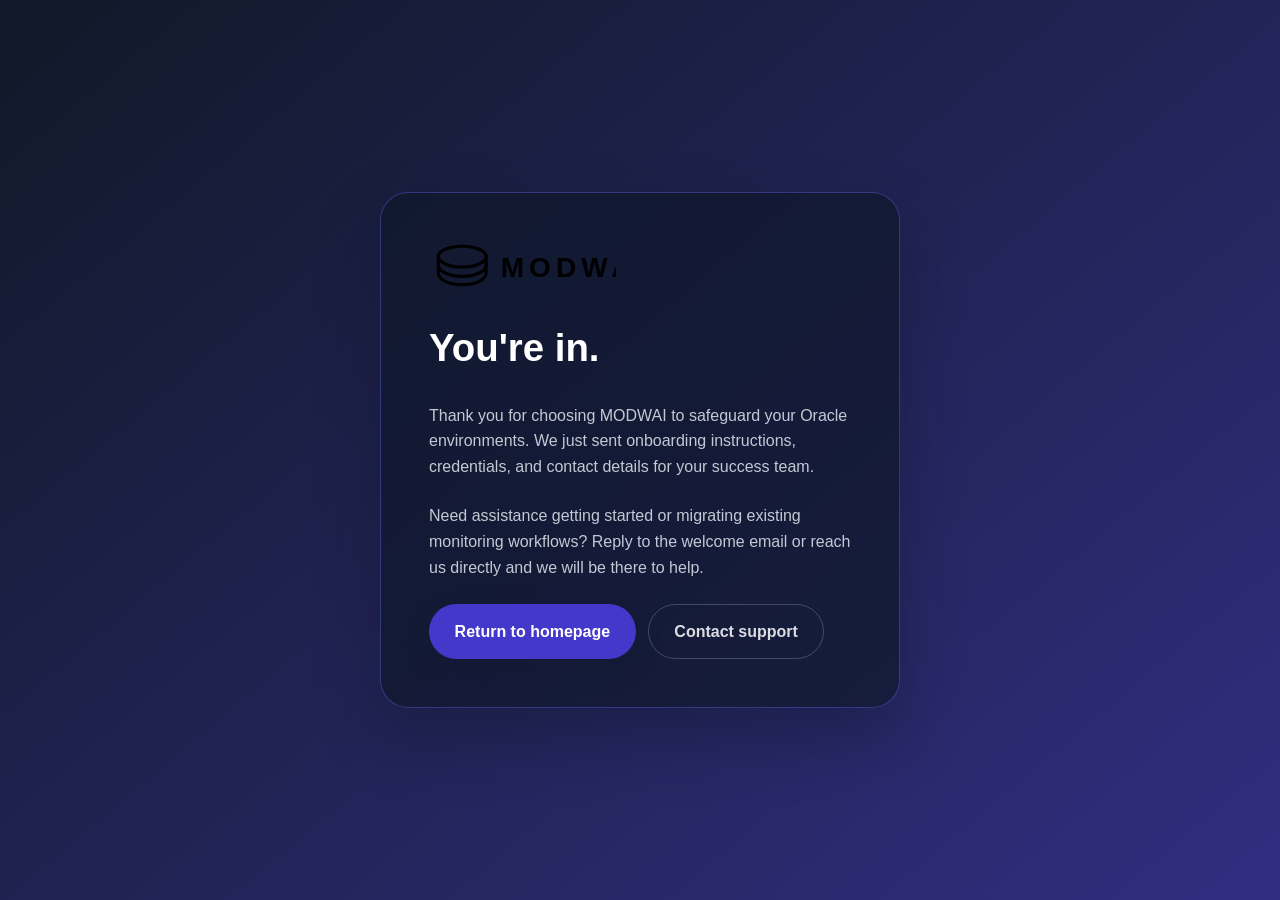
==== checkout-success.html @ e1768e5f "Initial" ====
<!DOCTYPE html>
<html lang="en">
<head>
  <meta charset="utf-8">
  <meta name="viewport" content="width=device-width, initial-scale=1">
  <title>Checkout Complete | MODWAI</title>
  <meta name="description" content="Your MODWAI subscription is active. Check your inbox for onboarding instructions and next steps.">
  <link rel="stylesheet" href="styles.css">
</head>
<body class="success-body">
  <div class="success-card">
    <span class="logo">
      <img src="assets/modwai-logo.svg" alt="MODWAI logo">
    </span>
    <h1>You're in.</h1>
    <p>
      Thank you for choosing MODWAI to safeguard your Oracle environments. We just sent onboarding instructions, credentials, and contact details for your success team.
    </p>
    <p>
      Need assistance getting started or migrating existing monitoring workflows? Reply to the welcome email or reach us directly and we will be there to help.
    </p>
    <div class="success-actions">
      <a class="cta-button" href="/">Return to homepage</a>
      <a class="ghost-button" href="mailto:hello@modwai.com?subject=MODWAI%20onboarding%20support">Contact support</a>
    </div>
  </div>
  <script src="app.js" defer></script>
</body>
</html>
---- styles.css ----
:root {
  --font-sans: 'Inter', -apple-system, BlinkMacSystemFont, 'Segoe UI', sans-serif;
  --color-background: #f8fafc;
  --color-surface: #ffffff;
  --color-surface-muted: #f1f5f9;
  --color-primary: #4338ca;
  --color-primary-dark: #312e81;
  --color-accent: #a855f7;
  --color-text: #0f172a;
  --color-muted: #475569;
  --color-border: #e2e8f0;
  --color-success: #059669;
  --shadow-sm: 0 10px 30px rgba(15, 23, 42, 0.12);
  --shadow-lg: 0 30px 60px rgba(15, 23, 42, 0.18);
  --radius-sm: 10px;
  --radius-md: 18px;
  --radius-lg: 28px;
  --container-max: clamp(960px, 78vw, 1180px);
}

* {
  box-sizing: border-box;
}

body {
  margin: 0;
  font-family: var(--font-sans);
  color: var(--color-text);
  background: var(--color-background);
  line-height: 1.6;
  -webkit-font-smoothing: antialiased;
}

a {
  color: var(--color-primary);
  text-decoration: none;
}

a:hover {
  text-decoration: underline;
}

img,
svg {
  display: block;
  max-width: 100%;
}

.sr-only {
  position: absolute;
  width: 1px;
  height: 1px;
  padding: 0;
  margin: -1px;
  overflow: hidden;
  clip: rect(0, 0, 0, 0);
  white-space: nowrap;
  border: 0;
}

.container {
  width: min(var(--container-max), 92%);
  margin: 0 auto;
}

.site-header {
  position: sticky;
  top: 0;
  z-index: 50;
  backdrop-filter: blur(12px);
  background: rgba(248, 250, 252, 0.92);
  border-bottom: 1px solid rgba(226, 232, 240, 0.7);
}

.header-layout {
  display: flex;
  align-items: center;
  justify-content: space-between;
  gap: 1.5rem;
  min-height: 74px;
}

.logo {
  display: inline-flex;
  align-items: center;
  color: var(--color-primary);
  text-transform: uppercase;
  letter-spacing: 0.08em;
  font-weight: 700;
}

.logo img {
  height: clamp(30px, 6vw, 42px);
  width: auto;
  display: block;
}

.site-nav {
  display: flex;
  align-items: center;
  gap: 1.5rem;
  font-weight: 500;
}

.site-nav a {
  color: var(--color-muted);
  transition: color 150ms ease;
}

.site-nav a:hover {
  color: var(--color-primary);
}

.nav-cta {
  display: inline-flex;
  align-items: center;
  justify-content: center;
  padding: 0.65rem 1.2rem;
  border-radius: 999px;
  background: var(--color-primary);
  color: #fff;
  font-weight: 600;
  font-size: 0.95rem;
  box-shadow: var(--shadow-sm);
  transition: transform 150ms ease, box-shadow 150ms ease;
}

.nav-cta:hover {
  text-decoration: none;
  transform: translateY(-1px);
  box-shadow: var(--shadow-lg);
}

.nav-toggle {
  display: none;
  flex-direction: column;
  gap: 5px;
  width: 48px;
  height: 48px;
  border: 1px solid var(--color-border);
  border-radius: 12px;
  background: var(--color-surface);
  align-items: center;
  justify-content: center;
  cursor: pointer;
}

.nav-toggle-bar {
  display: block;
  width: 22px;
  height: 2px;
  background: var(--color-text);
  border-radius: 999px;
}

.hero {
  padding: 120px 0 80px;
  background: linear-gradient(140deg, #111827 0%, #1f2937 50%, #0f172a 100%);
  color: #fff;
}

.hero-grid {
  display: grid;
  gap: 3.5rem;
  grid-template-columns: repeat(auto-fit, minmax(280px, 1fr));
  align-items: center;
}

.hero-copy h1 {
  font-size: clamp(2.2rem, 4vw, 3.3rem);
  margin-bottom: 1.25rem;
}

.eyebrow {
  font-size: 0.9rem;
  font-weight: 600;
  letter-spacing: 0.25em;
  text-transform: uppercase;
  margin-bottom: 1rem;
  color: rgba(255, 255, 255, 0.7);
}

.hero-lede {
  font-size: 1.05rem;
  color: rgba(255, 255, 255, 0.85);
  margin-bottom: 1.75rem;
}

.hero-highlights {
  list-style: none;
  padding: 0;
  margin: 0 0 2.5rem;
  display: grid;
  gap: 0.85rem;
}

.hero-highlights li {
  position: relative;
  padding-left: 2rem;
  color: rgba(255, 255, 255, 0.9);
}

.hero-highlights li::before {
  content: '\2713';
  position: absolute;
  left: 0;
  top: 0;
  width: 1.5rem;
  height: 1.5rem;
  border-radius: 999px;
  background: rgba(67, 56, 202, 0.2);
  color: #c7d2fe;
  display: grid;
  place-items: center;
  font-size: 0.9rem;
}

.hero-actions {
  display: flex;
  flex-wrap: wrap;
  gap: 0.75rem;
  margin-bottom: 1.5rem;
}

.cta-button,
.checkout-btn {
  display: inline-flex;
  align-items: center;
  justify-content: center;
  gap: 0.4rem;
  padding: 0.85rem 1.6rem;
  border-radius: 999px;
  background: var(--color-primary);
  color: #fff;
  font-weight: 600;
  font-size: 1rem;
  transition: transform 150ms ease, box-shadow 150ms ease;
  box-shadow: var(--shadow-sm);
}

.cta-button:hover,
.checkout-btn:hover {
  text-decoration: none;
  transform: translateY(-1px);
  box-shadow: var(--shadow-lg);
}

.ghost-button {
  display: inline-flex;
  align-items: center;
  justify-content: center;
  padding: 0.85rem 1.6rem;
  border-radius: 999px;
  border: 1px solid rgba(148, 163, 184, 0.35);
  color: rgba(255, 255, 255, 0.85);
  font-weight: 600;
  transition: border-color 150ms ease, color 150ms ease, background 150ms ease;
}

.ghost-button:hover {
  text-decoration: none;
  border-color: rgba(255, 255, 255, 0.6);
  background: rgba(148, 163, 184, 0.12);
}

.hero-note {
  display: inline-flex;
  align-items: center;
  gap: 0.75rem;
  color: rgba(255, 255, 255, 0.75);
  font-size: 0.95rem;
}

.hero-note-badge {
  display: inline-flex;
  align-items: center;
  justify-content: center;
  padding: 0.3rem 0.8rem;
  border-radius: 999px;
  background: rgba(124, 58, 237, 0.22);
  color: #c084fc;
  font-size: 0.75rem;
  font-weight: 600;
  text-transform: uppercase;
  letter-spacing: 0.12em;
}

.hero-visual {
  display: flex;
  justify-content: center;
}

.hero-dashboard {
  width: clamp(280px, 90%, 420px);
  border-radius: var(--radius-lg);
  background: rgba(15, 23, 42, 0.72);
  backdrop-filter: blur(12px);
  padding: 1.6rem;
  box-shadow: 0 30px 60px rgba(15, 23, 42, 0.35);
  border: 1px solid rgba(99, 102, 241, 0.25);
}

.dashboard-header {
  display: flex;
  align-items: center;
  justify-content: space-between;
  margin-bottom: 1.5rem;
  font-size: 0.9rem;
  color: rgba(255, 255, 255, 0.8);
}

.status-dot {
  width: 10px;
  height: 10px;
  border-radius: 50%;
  background: rgba(59, 130, 246, 0.35);
  position: relative;
}

.status-dot.is-online::after {
  content: '';
  position: absolute;
  inset: -4px;
  border-radius: inherit;
  background: rgba(34, 197, 94, 0.5);
  filter: blur(4px);
}

.dashboard-status {
  color: #22c55e;
  font-weight: 600;
}

.dashboard-body {
  display: grid;
  gap: 1rem;
}

.metric-card {
  padding: 1rem;
  border-radius: var(--radius-sm);
  background: rgba(30, 41, 59, 0.8);
  border: 1px solid rgba(148, 163, 184, 0.2);
}

.metric-label {
  display: block;
  font-size: 0.8rem;
  text-transform: uppercase;
  letter-spacing: 0.14em;
  color: rgba(226, 232, 240, 0.65);
  margin-bottom: 0.4rem;
}

.metric-value {
  display: block;
  font-size: 1.6rem;
  font-weight: 700;
  color: #e2e8f0;
}

.metric-change {
  display: block;
  font-size: 0.85rem;
  color: rgba(148, 163, 184, 0.85);
}

.metric-change.is-positive {
  color: #34d399;
}

.assistant-bubble {
  margin-top: 1.4rem;
  padding: 1rem;
  border-radius: var(--radius-md);
  background: rgba(79, 70, 229, 0.2);
  border: 1px solid rgba(99, 102, 241, 0.3);
  color: rgba(226, 232, 240, 0.95);
  font-size: 0.95rem;
}

.assistant-label {
  display: inline-block;
  font-size: 0.75rem;
  font-weight: 600;
  text-transform: uppercase;
  letter-spacing: 0.18em;
  color: rgba(129, 140, 248, 0.9);
  margin-bottom: 0.4rem;
}

.section {
  padding: clamp(68px, 10vw, 110px) 0;
}

.section-title {
  font-size: clamp(1.9rem, 3vw, 2.6rem);
  margin-bottom: 1rem;
}

.section-lede {
  max-width: 700px;
  color: var(--color-muted);
  margin-bottom: clamp(2rem, 4vw, 3rem);
}

.social-proof {
  background: var(--color-surface);
}

.proof-layout {
  display: grid;
  grid-template-columns: repeat(auto-fit, minmax(200px, 1fr));
  gap: 2.5rem;
  text-align: center;
}

.proof-value {
  display: block;
  font-size: 2rem;
  font-weight: 700;
  color: var(--color-primary);
}

.feature-grid {
  display: grid;
  gap: 1.75rem;
  grid-template-columns: repeat(auto-fit, minmax(240px, 1fr));
}

.feature-card {
  background: var(--color-surface);
  border-radius: var(--radius-md);
  padding: 1.8rem;
  border: 1px solid var(--color-border);
  box-shadow: 0 20px 40px rgba(15, 23, 42, 0.08);
}

.feature-card h3 {
  margin-top: 0;
  margin-bottom: 0.65rem;
}

.feature-card p {
  margin-top: 0;
  margin-bottom: 1rem;
  color: var(--color-muted);
}

.feature-card ul {
  padding-left: 1.2rem;
  margin: 0;
  color: var(--color-muted);
}

.highlight {
  background: linear-gradient(135deg, rgba(67, 56, 202, 0.08), rgba(124, 58, 237, 0.08));
}

.highlight-layout {
  display: grid;
  grid-template-columns: repeat(auto-fit, minmax(280px, 1fr));
  gap: 2.5rem;
  align-items: center;
}

.highlight-card {
  background: var(--color-surface);
  border-radius: var(--radius-lg);
  padding: 2rem;
  border: 1px solid rgba(99, 102, 241, 0.15);
  box-shadow: 0 25px 50px rgba(67, 56, 202, 0.12);
}

.highlight-card-title {
  margin-top: 0;
  margin-bottom: 1.4rem;
}

.highlight-card-list {
  list-style: none;
  padding: 0;
  margin: 0;
  display: grid;
  gap: 1.3rem;
}

.highlight-card-list li {
  display: grid;
  gap: 0.3rem;
}

.list-title {
  font-weight: 600;
  color: var(--color-primary);
}

.list-subtitle {
  color: var(--color-muted);
}

.highlight-list {
  list-style: none;
  padding: 0;
  margin: 1.5rem 0 0;
  display: grid;
  gap: 0.9rem;
  color: var(--color-muted);
}

.highlight-list li::before {
  content: '\2022';
  color: var(--color-primary);
  margin-right: 0.65rem;
}

.section-header {
  display: flex;
  flex-wrap: wrap;
  align-items: center;
  gap: 1.5rem;
  justify-content: space-between;
  margin-bottom: 2.5rem;
}

.billing-toggle {
  display: inline-flex;
  padding: 0.4rem;
  border-radius: 999px;
  background: var(--color-surface-muted);
  border: 1px solid var(--color-border);
  gap: 0.3rem;
}

.toggle-button {
  border: none;
  background: transparent;
  border-radius: 999px;
  padding: 0.45rem 1.1rem;
  font-weight: 600;
  color: var(--color-muted);
  cursor: pointer;
  transition: background 150ms ease, color 150ms ease, box-shadow 150ms ease;
}

.toggle-button.is-active {
  background: var(--color-surface);
  color: var(--color-primary);
  box-shadow: 0 8px 18px rgba(67, 56, 202, 0.15);
}

.pricing-grid {
  display: grid;
  gap: 2rem;
  grid-template-columns: repeat(auto-fit, minmax(280px, 1fr));
}

.plan-card {
  background: var(--color-surface);
  border-radius: var(--radius-lg);
  padding: 2rem;
  border: 1px solid var(--color-border);
  display: flex;
  flex-direction: column;
  gap: 1.5rem;
  position: relative;
  overflow: hidden;
}

.plan-card::after {
  content: '';
  position: absolute;
  inset: 0;
  border-radius: inherit;
  pointer-events: none;
  background: linear-gradient(135deg, rgba(67, 56, 202, 0.04), transparent 60%);
}

.plan-card.is-featured {
  border: 2px solid rgba(67, 56, 202, 0.4);
  box-shadow: 0 35px 70px rgba(67, 56, 202, 0.2);
}

.plan-header {
  display: grid;
  gap: 0.6rem;
}

.plan-tier {
  font-size: 1rem;
  font-weight: 700;
  letter-spacing: 0.08em;
  text-transform: uppercase;
  color: var(--color-primary);
}

.plan-header p {
  margin: 0;
  color: var(--color-muted);
}

.plan-price {
  display: grid;
  gap: 0.4rem;
}

.plan-amount {
  font-size: 1.05rem;
  font-weight: 600;
}

.plan-billing-copy {
  font-size: 0.95rem;
  color: var(--color-muted);
}

.plan-features {
  list-style: none;
  padding: 0;
  margin: 0;
  display: grid;
  gap: 0.7rem;
  color: var(--color-muted);
}

.plan-features li {
  position: relative;
  padding-left: 1.5rem;
}

.plan-features li::before {
  content: '\2713';
  position: absolute;
  left: 0;
  top: 0;
  color: var(--color-success);
  font-weight: 700;
}

.checkout-btn {
  position: relative;
  z-index: 1;
}

.plan-note {
  margin: 0;
  color: var(--color-muted);
  font-size: 0.95rem;
}

.pricing-footnote {
  margin-top: 2.5rem;
  color: var(--color-muted);
  font-size: 0.95rem;
  max-width: 720px;
}

.faq-grid {
  display: grid;
  gap: 1.5rem;
  grid-template-columns: repeat(auto-fit, minmax(240px, 1fr));
}

.faq-item {
  background: var(--color-surface);
  border-radius: var(--radius-md);
  padding: 1.6rem;
  border: 1px solid var(--color-border);
}

.faq-item h3 {
  margin-top: 0;
  margin-bottom: 0.6rem;
}

.faq-item p {
  margin: 0;
  color: var(--color-muted);
}

.contact {
  background: linear-gradient(135deg, rgba(15, 23, 42, 0.05), rgba(67, 56, 202, 0.08));
}

.contact-layout {
  display: grid;
  grid-template-columns: repeat(auto-fit, minmax(260px, 1fr));
  gap: 2.4rem;
  align-items: center;
}

.contact-copy h2 {
  margin-top: 0;
}

.contact-copy p {
  color: var(--color-muted);
}

.contact-card {
  background: var(--color-surface);
  border-radius: var(--radius-lg);
  padding: 2rem;
  border: 1px solid var(--color-border);
  box-shadow: var(--shadow-sm);
  display: grid;
  gap: 1rem;
}

.contact-card ul {
  margin: 0;
  padding-left: 1.2rem;
  color: var(--color-muted);
}

.site-footer {
  background: #0f172a;
  color: rgba(255, 255, 255, 0.75);
  padding: 2.5rem 0;
}

.footer-layout {
  display: flex;
  flex-wrap: wrap;
  gap: 1.5rem;
  align-items: center;
  justify-content: space-between;
}

.footer-layout .logo {
  color: #c7d2fe;
}

.footer-layout .logo img {
  height: clamp(28px, 5vw, 38px);
}

.footer-meta {
  display: grid;
  gap: 0.35rem;
  font-size: 0.9rem;
}

.success-body {
  background: linear-gradient(140deg, #111827 0%, #312e81 100%);
  min-height: 100vh;
  margin: 0;
  display: flex;
  align-items: center;
  justify-content: center;
  padding: 2rem;
  color: #fff;
  font-family: var(--font-sans);
}

.success-card {
  background: rgba(15, 23, 42, 0.7);
  border-radius: var(--radius-lg);
  border: 1px solid rgba(99, 102, 241, 0.4);
  padding: clamp(2rem, 4vw, 3rem);
  width: min(520px, 94vw);
  box-shadow: 0 30px 60px rgba(15, 23, 42, 0.4);
  display: grid;
  gap: 1.5rem;
}

.success-card h1 {
  margin: 0;
  font-size: clamp(1.8rem, 3vw, 2.4rem);
}

.success-card p {
  margin: 0;
  color: rgba(226, 232, 240, 0.85);
}

.success-card .logo {
  color: #e2e8f0;
}

.success-card .logo img {
  height: clamp(32px, 7vw, 52px);
}

.success-actions {
  display: flex;
  flex-wrap: wrap;
  gap: 0.75rem;
}

@media (max-width: 900px) {
  .site-nav {
    position: absolute;
    top: 72px;
    right: 4%;
    flex-direction: column;
    background: var(--color-surface);
    border-radius: 16px;
    padding: 1.4rem;
    border: 1px solid var(--color-border);
    box-shadow: var(--shadow-lg);
    transform-origin: top right;
    transform: scaleY(0.6);
    opacity: 0;
    pointer-events: none;
    transition: transform 150ms ease, opacity 150ms ease;
  }

  .site-nav.is-open {
    transform: scaleY(1);
    opacity: 1;
    pointer-events: auto;
  }

  .nav-toggle {
    display: inline-flex;
  }

  .nav-cta {
    display: none;
  }
}

@media (max-width: 640px) {
  .hero {
    padding: 100px 0 60px;
  }

  .hero-actions {
    flex-direction: column;
    align-items: stretch;
  }

  .section {
    padding: 60px 0;
  }

  .footer-layout {
    flex-direction: column;
    align-items: flex-start;
  }
}
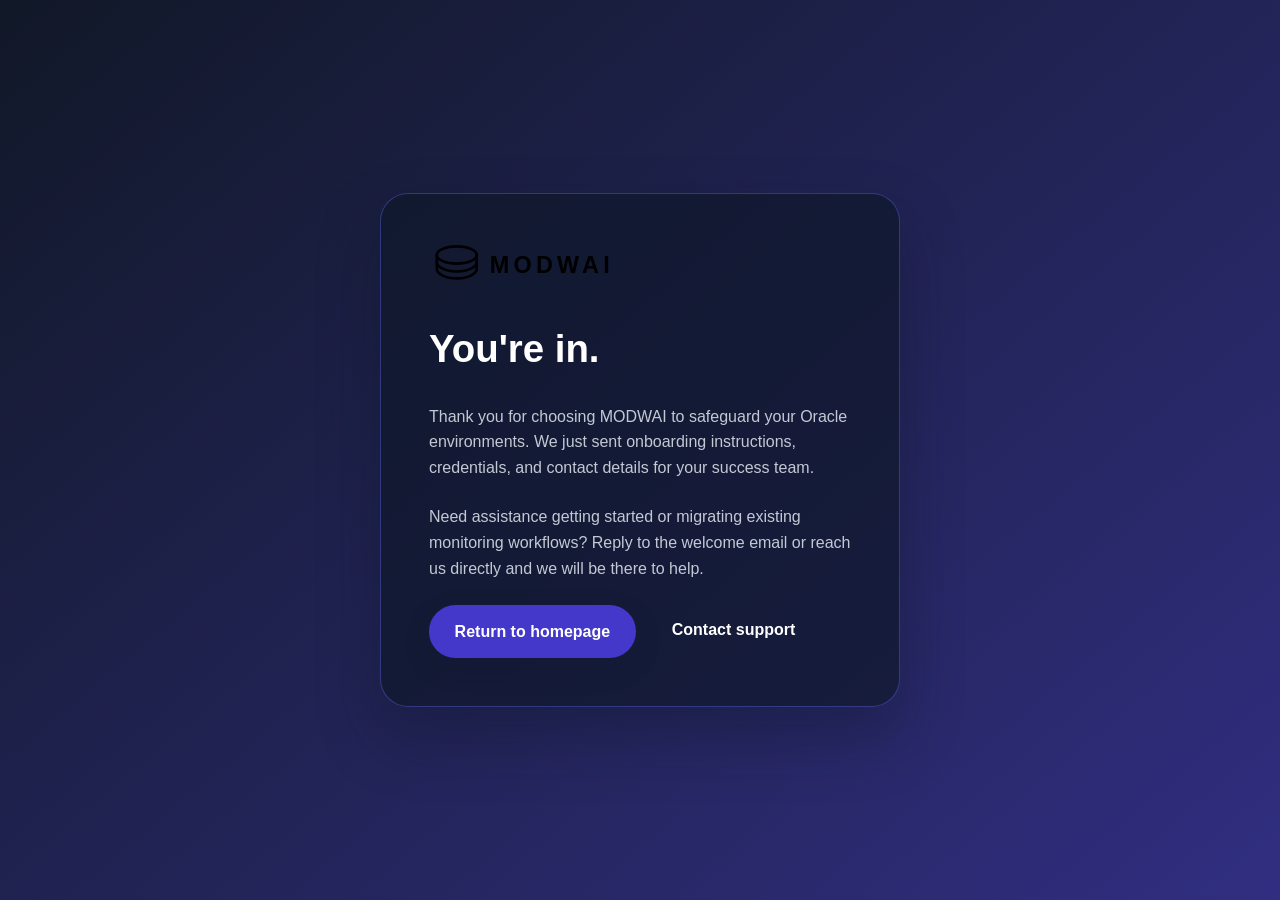
==== commit e9d00b8c: "Google analytics" ====
--- a/checkout-success.html
+++ b/checkout-success.html
@@ -1,9 +1,19 @@
 <!DOCTYPE html>
 <html lang="en">
 <head>
+  <!-- Google tag (gtag.js) -->
+  <script async src="https://www.googletagmanager.com/gtag/js?id=G-N0R4T850BG"></script>
+  <script>
+    window.dataLayer = window.dataLayer || [];
+    function gtag(){dataLayer.push(arguments);}
+    gtag('js', new Date());
+
+    gtag('config', 'G-N0R4T850BG');
+  </script>
+  
   <meta charset="utf-8">
   <meta name="viewport" content="width=device-width, initial-scale=1">
-  <title>Checkout Complete | MODWAI</title>
+  <title>Thank You | MODWAI</title>
   <meta name="description" content="Your MODWAI subscription is active. Check your inbox for onboarding instructions and next steps.">
   <link rel="stylesheet" href="styles.css">
 </head>
--- a/styles.css
+++ b/styles.css
@@ -31,6 +31,165 @@
   -webkit-font-smoothing: antialiased;
 }
 
+body.modal-open {
+  overflow: hidden;
+}
+
+/* Construction Modal */
+.modal-overlay {
+  position: fixed;
+  top: 0;
+  left: 0;
+  right: 0;
+  bottom: 0;
+  background: rgba(15, 23, 42, 0.85);
+  backdrop-filter: blur(8px);
+  display: flex;
+  align-items: center;
+  justify-content: center;
+  z-index: 9999;
+  padding: 1rem;
+  animation: fadeIn 0.3s ease;
+}
+
+.modal-overlay.hidden {
+  display: none;
+}
+
+@keyframes fadeIn {
+  from {
+    opacity: 0;
+  }
+  to {
+    opacity: 1;
+  }
+}
+
+.modal-content {
+  background: var(--color-surface);
+  border-radius: var(--radius-lg);
+  padding: 3rem 2.5rem;
+  max-width: 520px;
+  width: 100%;
+  box-shadow: 0 25px 60px rgba(0, 0, 0, 0.3);
+  position: relative;
+  animation: slideUp 0.4s ease;
+  text-align: center;
+}
+
+@keyframes slideUp {
+  from {
+    transform: translateY(30px);
+    opacity: 0;
+  }
+  to {
+    transform: translateY(0);
+    opacity: 1;
+  }
+}
+
+.modal-icon {
+  width: 80px;
+  height: 80px;
+  margin: 0 auto 1.5rem;
+  border-radius: 50%;
+  background: linear-gradient(135deg, rgba(245, 158, 11, 0.15), rgba(251, 191, 36, 0.15));
+  display: flex;
+  align-items: center;
+  justify-content: center;
+  color: #f59e0b;
+}
+
+.modal-content h2 {
+  font-size: 1.75rem;
+  margin: 0 0 1rem;
+  color: var(--color-text);
+  font-weight: 700;
+}
+
+.modal-content > p {
+  font-size: 1rem;
+  color: var(--color-muted);
+  margin: 0 0 1.5rem;
+}
+
+.modal-list {
+  list-style: none;
+  padding: 0;
+  margin: 0 0 1.5rem;
+  text-align: left;
+  background: var(--color-surface-muted);
+  border-radius: var(--radius-md);
+  padding: 1.5rem;
+}
+
+.modal-list li {
+  position: relative;
+  padding-left: 2rem;
+  margin-bottom: 0.75rem;
+  color: var(--color-text);
+  font-size: 0.95rem;
+}
+
+.modal-list li:last-child {
+  margin-bottom: 0;
+}
+
+.modal-list li::before {
+  content: '⚠';
+  position: absolute;
+  left: 0;
+  color: #f59e0b;
+  font-size: 1.2rem;
+}
+
+.modal-footer {
+  font-size: 0.95rem;
+  color: var(--color-muted);
+  font-style: italic;
+  margin-bottom: 2rem !important;
+}
+
+.modal-button {
+  background: linear-gradient(135deg, var(--color-primary), var(--color-accent));
+  color: white;
+  border: none;
+  padding: 1rem 2.5rem;
+  border-radius: 999px;
+  font-size: 1rem;
+  font-weight: 600;
+  cursor: pointer;
+  transition: transform 0.2s ease, box-shadow 0.2s ease;
+  box-shadow: 0 8px 20px rgba(67, 56, 202, 0.3);
+  font-family: inherit;
+  width: 100%;
+  max-width: 280px;
+}
+
+.modal-button:hover {
+  transform: translateY(-2px);
+  box-shadow: 0 12px 30px rgba(67, 56, 202, 0.4);
+}
+
+.modal-button:active {
+  transform: translateY(0);
+}
+
+@media (max-width: 640px) {
+  .modal-content {
+    padding: 2rem 1.5rem;
+  }
+
+  .modal-content h2 {
+    font-size: 1.5rem;
+  }
+
+  .modal-icon {
+    width: 64px;
+    height: 64px;
+  }
+}
+
 a {
   color: var(--color-primary);
   text-decoration: none;
@@ -171,6 +330,83 @@
   margin-bottom: 1.25rem;
 }
 
+.hero-slogan {
+  display: flex;
+  flex-direction: column;
+  gap: 1rem;
+  margin-bottom: 2rem;
+  padding: 2rem 0;
+}
+
+.slogan-brand {
+  font-size: clamp(2.5rem, 5vw, 4rem);
+  font-weight: 800;
+  letter-spacing: 0.02em;
+  color: #fff;
+  line-height: 1;
+}
+
+.slogan-brand .highlight {
+  color: var(--color-accent);
+  font-style: italic;
+  text-shadow: 0 0 20px rgba(168, 85, 247, 0.5);
+}
+
+.slogan-tagline {
+  font-size: clamp(1rem, 2vw, 1.25rem);
+  color: rgba(255, 255, 255, 0.8);
+  font-style: italic;
+  font-weight: 400;
+}
+
+.slogan-acronym {
+  display: flex;
+  flex-direction: column;
+  gap: 0.5rem;
+  padding: 1.5rem 0;
+  border-left: 3px solid var(--color-accent);
+  padding-left: 1.5rem;
+  margin: 1rem 0;
+}
+
+.acronym-line {
+  font-size: clamp(1.1rem, 2.2vw, 1.5rem);
+  font-weight: 600;
+  color: rgba(255, 255, 255, 0.9);
+  line-height: 1.3;
+  transition: transform 0.2s ease, color 0.2s ease;
+}
+
+.acronym-line:hover {
+  transform: translateX(8px);
+  color: #fff;
+}
+
+.letter-highlight {
+  color: var(--color-accent);
+  font-weight: 800;
+  font-size: 1.2em;
+  text-shadow: 0 0 15px rgba(168, 85, 247, 0.4);
+}
+
+.slogan-footer {
+  font-size: clamp(1.1rem, 2vw, 1.4rem);
+  font-weight: 600;
+  color: rgba(255, 255, 255, 0.85);
+  margin-top: 0.5rem;
+}
+
+.brand-small {
+  font-weight: 800;
+  color: #fff;
+}
+
+.brand-small .highlight {
+  color: var(--color-accent);
+  font-style: italic;
+  text-shadow: 0 0 15px rgba(168, 85, 247, 0.4);
+}
+
 .eyebrow {
   font-size: 0.9rem;
   font-weight: 600;
@@ -453,6 +689,69 @@
   color: var(--color-muted);
 }
 
+.product-overview {
+  background: linear-gradient(135deg, rgba(67, 56, 202, 0.05), rgba(148, 163, 184, 0.08));
+}
+
+.product-layout {
+  display: grid;
+  grid-template-columns: repeat(auto-fit, minmax(280px, 1fr));
+  gap: 2.6rem;
+  align-items: start;
+}
+
+.product-points {
+  list-style: none;
+  padding: 0;
+  margin: 2rem 0 0;
+  display: grid;
+  gap: 1rem;
+  color: var(--color-muted);
+}
+
+.product-points li {
+  position: relative;
+  padding-left: 1.8rem;
+}
+
+.product-points li::before {
+  content: '';
+  position: absolute;
+  left: 0;
+  top: 0.45rem;
+  width: 10px;
+  height: 10px;
+  border-radius: 50%;
+  background: var(--color-primary);
+  box-shadow: 0 0 0 4px rgba(67, 56, 202, 0.25);
+}
+
+.product-screens {
+  display: grid;
+  gap: 1.6rem;
+}
+
+.product-screen {
+  margin: 0;
+  background: var(--color-surface);
+  border-radius: var(--radius-lg);
+  border: 1px solid rgba(99, 102, 241, 0.15);
+  box-shadow: 0 25px 50px rgba(15, 23, 42, 0.18);
+  overflow: hidden;
+}
+
+.product-screen img {
+  display: block;
+  width: 100%;
+  height: auto;
+}
+
+.product-screen figcaption {
+  padding: 1rem 1.4rem 1.4rem;
+  color: var(--color-muted);
+  font-size: 0.95rem;
+}
+
 .highlight {
   background: linear-gradient(135deg, rgba(67, 56, 202, 0.08), rgba(124, 58, 237, 0.08));
 }
@@ -549,6 +848,129 @@
   box-shadow: 0 8px 18px rgba(67, 56, 202, 0.15);
 }
 
+.download-section {
+  background: linear-gradient(135deg, rgba(67, 56, 202, 0.05), rgba(168, 85, 247, 0.05));
+}
+
+.download-grid {
+  display: grid;
+  gap: 1.5rem;
+  grid-template-columns: repeat(2, 1fr);
+  max-width: 800px;
+  margin: 0 auto;
+  justify-items: center;
+}
+
+.download-card {
+  background: var(--color-surface);
+  border-radius: var(--radius-lg);
+  padding: 2rem 1.5rem;
+  border: 1px solid var(--color-border);
+  display: flex;
+  flex-direction: column;
+  align-items: center;
+  text-align: center;
+  gap: 0.875rem;
+  box-shadow: var(--shadow-sm);
+  transition: all 0.3s ease;
+  position: relative;
+  overflow: hidden;
+}
+
+.download-card::before {
+  content: '';
+  position: absolute;
+  top: -2px;
+  left: -2px;
+  right: -2px;
+  bottom: -2px;
+  background: linear-gradient(135deg, var(--color-primary), var(--color-accent));
+  border-radius: inherit;
+  opacity: 0;
+  transition: opacity 0.3s ease;
+  z-index: -1;
+}
+
+.download-card.is-recommended::before {
+  opacity: 1;
+}
+
+.download-card.is-recommended {
+  border-color: transparent;
+  box-shadow: 0 20px 60px rgba(67, 56, 202, 0.3);
+  transform: scale(1.02);
+}
+
+.download-card.is-recommended .download-icon {
+  background: linear-gradient(135deg, var(--color-primary), var(--color-accent));
+  box-shadow: 0 8px 20px rgba(67, 56, 202, 0.4);
+}
+
+.download-card.is-recommended::after {
+  content: 'Recommended for your system';
+  position: absolute;
+  top: 1rem;
+  right: -2.5rem;
+  background: linear-gradient(135deg, var(--color-accent), var(--color-primary));
+  color: white;
+  padding: 0.3rem 3rem;
+  font-size: 0.75rem;
+  font-weight: 600;
+  text-transform: uppercase;
+  letter-spacing: 0.05em;
+  transform: rotate(45deg);
+  box-shadow: 0 4px 12px rgba(0, 0, 0, 0.2);
+}
+
+.download-card:hover {
+  box-shadow: var(--shadow-lg);
+  transform: translateY(-4px);
+}
+
+.download-card.is-recommended:hover {
+  transform: scale(1.02) translateY(-4px);
+}
+
+.download-icon {
+  width: 56px;
+  height: 56px;
+  display: flex;
+  align-items: center;
+  justify-content: center;
+  background: linear-gradient(135deg, var(--color-primary), var(--color-accent));
+  border-radius: var(--radius-md);
+  color: white;
+  margin-bottom: 0.25rem;
+}
+
+.download-card h3 {
+  font-size: 1.25rem;
+  margin: 0;
+  font-weight: 700;
+  color: var(--color-text);
+}
+
+.download-card > p {
+  color: var(--color-muted);
+  margin: 0;
+  font-size: 0.875rem;
+  line-height: 1.4;
+}
+
+.download-card .cta-button {
+  margin-top: 0.25rem;
+  width: 100%;
+  max-width: 100%;
+  font-size: 0.9375rem;
+  padding: 0.875rem 1.25rem;
+}
+
+.download-note {
+  font-size: 0.8125rem;
+  color: var(--color-muted);
+  margin: 0;
+}
+
 .pricing-grid {
   display: grid;
   gap: 2rem;
@@ -642,6 +1064,14 @@
   z-index: 1;
 }
 
+.checkout-btn.is-disabled {
+  background: rgba(148, 163, 184, 0.35);
+  color: rgba(15, 23, 42, 0.5);
+  cursor: not-allowed;
+  box-shadow: none;
+  transform: none;
+}
+
 .plan-note {
   margin: 0;
   color: var(--color-muted);
@@ -713,6 +1143,17 @@
   color: var(--color-muted);
 }
 
+.contact .ghost-button {
+  color: var(--color-primary);
+  border-color: var(--color-primary);
+}
+
+.contact .ghost-button:hover {
+  background: rgba(67, 56, 202, 0.08);
+  border-color: var(--color-primary-dark);
+  color: var(--color-primary-dark);
+}
+
 .site-footer {
   background: #0f172a;
   color: rgba(255, 255, 255, 0.75);
@@ -739,6 +1180,158 @@
   display: grid;
   gap: 0.35rem;
   font-size: 0.9rem;
+}
+
+.footer-legal-links {
+  display: flex;
+  align-items: center;
+  gap: 0.75rem;
+  margin-top: 0.5rem;
+  font-size: 0.85rem;
+}
+
+.footer-legal-links a {
+  color: var(--accent-primary);
+  text-decoration: none;
+  transition: color 0.2s ease;
+}
+
+.footer-legal-links a:hover {
+  color: var(--text-primary);
+  text-decoration: underline;
+}
+
+.footer-legal-links span {
+  color: var(--text-dim);
+}
+
+/* Legal Pages */
+.legal-page {
+  min-height: 100vh;
+  padding: 6rem 0 4rem;
+  background: var(--bg-primary);
+}
+
+.legal-content {
+  max-width: 800px;
+  margin: 0 auto;
+}
+
+.legal-content h1 {
+  font-size: clamp(2rem, 5vw, 2.5rem);
+  font-weight: 700;
+  color: var(--text-primary);
+  margin-bottom: 1.5rem;
+  line-height: 1.2;
+}
+
+.legal-date {
+  color: var(--text-dim);
+  font-size: 0.95rem;
+  margin-bottom: 2rem;
+}
+
+.legal-intro {
+  font-size: 1.1rem;
+  color: var(--text-secondary);
+  line-height: 1.6;
+  margin-bottom: 3rem;
+  padding: 1.5rem;
+  background: rgba(99, 102, 241, 0.05);
+  border-left: 3px solid var(--accent-primary);
+  border-radius: 0 var(--radius-md) var(--radius-md) 0;
+}
+
+.legal-section {
+  margin-bottom: 3rem;
+}
+
+.legal-section h2 {
+  font-size: 1.5rem;
+  font-weight: 600;
+  color: var(--text-primary);
+  margin-bottom: 1rem;
+}
+
+.legal-section p {
+  color: var(--text-secondary);
+  line-height: 1.7;
+  margin-bottom: 1rem;
+}
+
+.legal-section ul {
+  margin: 1rem 0 1rem 1.5rem;
+  color: var(--text-secondary);
+}
+
+.legal-section li {
+  margin-bottom: 0.5rem;
+  line-height: 1.6;
+}
+
+.legal-section a {
+  color: var(--accent-primary);
+  text-decoration: none;
+  transition: color 0.2s ease;
+}
+
+.legal-section a:hover {
+  color: var(--text-primary);
+  text-decoration: underline;
+}
+
+.legal-allowed li {
+  color: var(--accent-success, #10b981);
+}
+
+.legal-prohibited li {
+  color: var(--accent-danger, #ef4444);
+}
+
+.legal-back {
+  margin-top: 4rem;
+  padding-top: 2rem;
+  border-top: 1px solid var(--border-secondary);
+}
+
+.ghost-button {
+  display: inline-block;
+  padding: 0.75rem 1.5rem;
+  color: var(--text-primary);
+  text-decoration: none;
+  border: 1px solid var(--border-primary);
+  border-radius: var(--radius-md);
+  transition: all 0.3s ease;
+}
+
+.ghost-button:hover {
+  background: rgba(99, 102, 241, 0.1);
+  border-color: var(--accent-primary);
+  transform: translateX(-4px);
+}
+
+@media (max-width: 640px) {
+  .legal-page {
+    padding: 5rem 1rem 3rem;
+  }
+  
+  .legal-content h1 {
+    font-size: 1.75rem;
+  }
+  
+  .legal-section h2 {
+    font-size: 1.25rem;
+  }
+  
+  .footer-legal-links {
+    flex-direction: column;
+    gap: 0.5rem;
+    align-items: flex-start;
+  }
+  
+  .footer-legal-links span {
+    display: none;
+  }
 }
 
 .success-body {
@@ -789,6 +1382,16 @@
 }
 
 @media (max-width: 900px) {
+  .download-grid {
+    grid-template-columns: repeat(2, 1fr);
+    gap: 1.5rem;
+  }
+
+  .download-card.is-recommended::after {
+    font-size: 0.65rem;
+    padding: 0.25rem 2.5rem;
+  }
+
   .site-nav {
     position: absolute;
     top: 72px;
@@ -822,8 +1425,34 @@
 }
 
 @media (max-width: 640px) {
+  .download-grid {
+    grid-template-columns: 1fr;
+  }
+
+  .download-card.is-recommended::after {
+    display: none;
+  }
+
+  .download-card.is-recommended {
+    border: 2px solid var(--color-primary);
+  }
+
   .hero {
     padding: 100px 0 60px;
+  }
+
+  .hero-slogan {
+    gap: 0.75rem;
+    padding: 1.5rem 0;
+  }
+
+  .slogan-acronym {
+    padding-left: 1rem;
+    gap: 0.4rem;
+  }
+
+  .acronym-line {
+    font-size: 1rem;
   }
 
   .hero-actions {
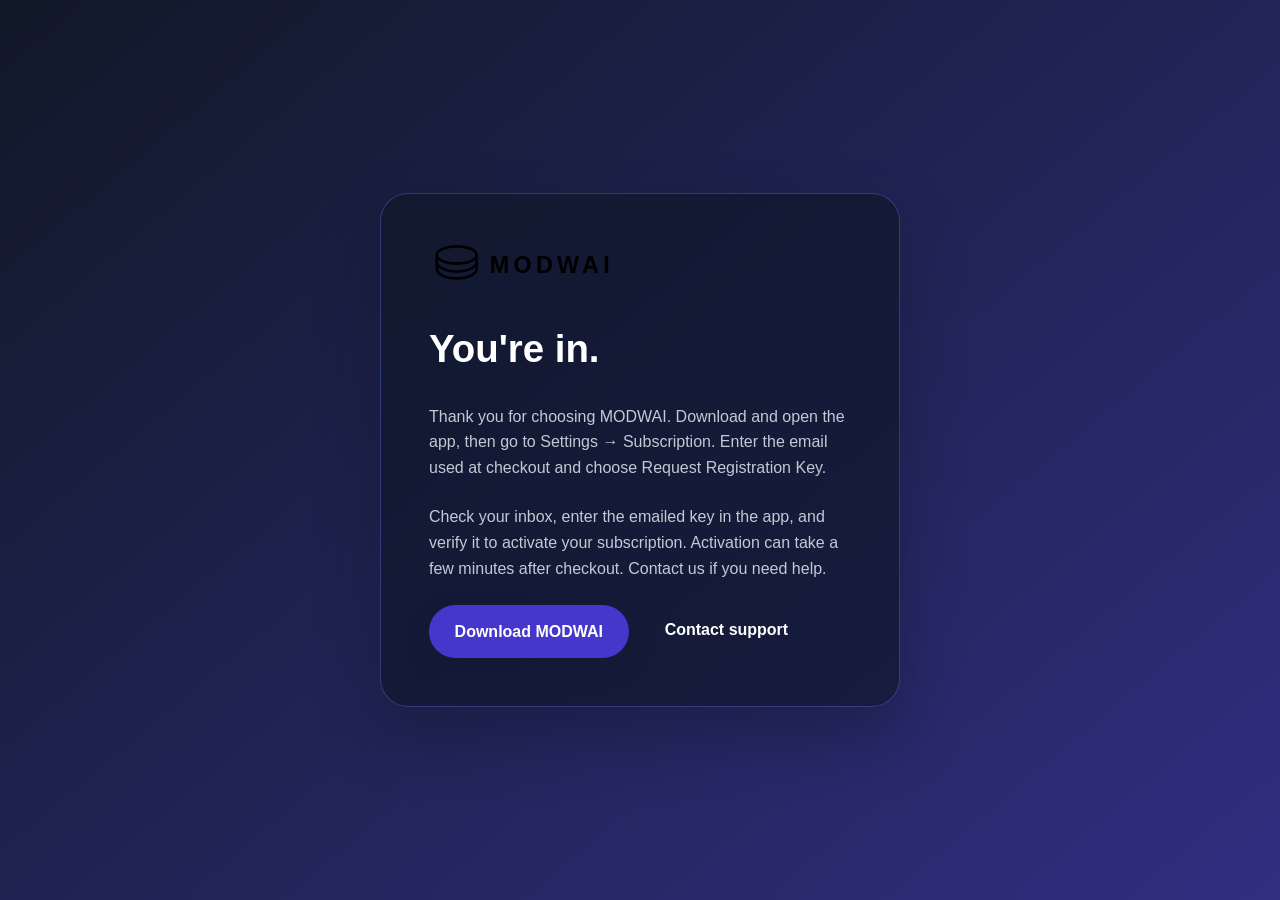
==== commit 960bdf55: "Implement billing mode management and update checkout success messaging" ====
--- a/checkout-success.html
+++ b/checkout-success.html
@@ -24,14 +24,14 @@
     </span>
     <h1>You're in.</h1>
     <p>
-      Thank you for choosing MODWAI to safeguard your Oracle environments. We just sent onboarding instructions, credentials, and contact details for your success team.
+      Thank you for choosing MODWAI. Download and open the app, then go to Settings → Subscription. Enter the email used at checkout and choose Request Registration Key.
     </p>
     <p>
-      Need assistance getting started or migrating existing monitoring workflows? Reply to the welcome email or reach us directly and we will be there to help.
+      Check your inbox, enter the emailed key in the app, and verify it to activate your subscription. Activation can take a few minutes after checkout. Contact us if you need help.
     </p>
     <div class="success-actions">
-      <a class="cta-button" href="/">Return to homepage</a>
-      <a class="ghost-button" href="mailto:hello@modwai.com?subject=MODWAI%20onboarding%20support">Contact support</a>
+      <a class="cta-button" href="index.html#download">Download MODWAI</a>
+      <a class="ghost-button" href="mailto:hello@modwai.eu?subject=MODWAI%20onboarding%20support">Contact support</a>
     </div>
   </div>
   <script src="app.js" defer></script>
--- a/styles.css
+++ b/styles.css
@@ -1381,6 +1381,205 @@
   gap: 0.75rem;
 }
 
+/* Features Section */
+.features-section {
+  background: var(--color-surface);
+}
+
+.feature-icon {
+  width: 56px;
+  height: 56px;
+  border-radius: var(--radius-sm);
+  background: linear-gradient(135deg, rgba(67, 56, 202, 0.1), rgba(168, 85, 247, 0.1));
+  display: flex;
+  align-items: center;
+  justify-content: center;
+  color: var(--color-primary);
+  margin-bottom: 1rem;
+}
+
+.feature-card {
+  transition: transform 0.2s ease, box-shadow 0.2s ease;
+}
+
+.feature-card:hover {
+  transform: translateY(-4px);
+  box-shadow: 0 25px 50px rgba(15, 23, 42, 0.14);
+}
+
+/* Capabilities Section */
+.capabilities-section {
+  background: linear-gradient(135deg, rgba(15, 23, 42, 0.03), rgba(67, 56, 202, 0.05));
+}
+
+.capability-grid {
+  display: grid;
+  gap: 2rem;
+  grid-template-columns: repeat(3, 1fr);
+}
+
+.capability-card {
+  background: var(--color-surface);
+  border-radius: var(--radius-lg);
+  padding: 2rem;
+  border: 1px solid var(--color-border);
+  box-shadow: 0 10px 30px rgba(15, 23, 42, 0.08);
+  transition: transform 0.2s ease, box-shadow 0.2s ease;
+}
+
+.capability-card:hover {
+  transform: translateY(-3px);
+  box-shadow: 0 20px 50px rgba(15, 23, 42, 0.14);
+}
+
+.capability-icon {
+  width: 60px;
+  height: 60px;
+  border-radius: var(--radius-sm);
+  background: linear-gradient(135deg, var(--color-primary), var(--color-accent));
+  display: flex;
+  align-items: center;
+  justify-content: center;
+  color: #fff;
+  margin-bottom: 1.25rem;
+}
+
+.capability-card h3 {
+  margin-top: 0;
+  margin-bottom: 0.75rem;
+  font-size: 1.25rem;
+}
+
+.capability-card > p {
+  color: var(--color-muted);
+  margin-top: 0;
+  margin-bottom: 1.25rem;
+}
+
+.badge-free {
+  display: inline-block;
+  font-size: 0.7rem;
+  font-weight: 600;
+  text-transform: uppercase;
+  letter-spacing: 0.08em;
+  padding: 0.2rem 0.6rem;
+  border-radius: 999px;
+  background: rgba(5, 150, 105, 0.12);
+  color: var(--color-success);
+  vertical-align: middle;
+  margin-left: 0.5rem;
+}
+
+.capability-details {
+  list-style: none;
+  padding: 0;
+  margin: 0;
+  display: grid;
+  gap: 0.6rem;
+}
+
+.capability-details li {
+  position: relative;
+  padding-left: 1.4rem;
+  color: var(--color-muted);
+  font-size: 0.92rem;
+  line-height: 1.5;
+}
+
+.capability-details li::before {
+  content: '\2713';
+  position: absolute;
+  left: 0;
+  top: 0;
+  color: var(--color-success);
+  font-weight: 700;
+  font-size: 0.85rem;
+}
+
+.capability-extras {
+  display: grid;
+  grid-template-columns: repeat(4, 1fr);
+  gap: 1.5rem;
+  margin-top: 2.5rem;
+  padding-top: 2.5rem;
+  border-top: 1px solid var(--color-border);
+}
+
+.extra-item {
+  text-align: center;
+}
+
+.extra-item h4 {
+  margin: 0 0 0.5rem;
+  font-size: 1rem;
+  color: var(--color-primary);
+}
+
+.extra-item p {
+  margin: 0;
+  font-size: 0.88rem;
+  color: var(--color-muted);
+  line-height: 1.5;
+}
+
+/* Security Section */
+.security-section {
+  background: linear-gradient(140deg, #111827 0%, #1f2937 50%, #0f172a 100%);
+  color: #fff;
+}
+
+.security-section .section-title {
+  color: #fff;
+}
+
+.security-section .section-lede {
+  color: rgba(255, 255, 255, 0.75);
+}
+
+.security-grid {
+  display: grid;
+  grid-template-columns: repeat(3, 1fr);
+  gap: 1.5rem;
+}
+
+.security-item {
+  background: rgba(30, 41, 59, 0.6);
+  border: 1px solid rgba(99, 102, 241, 0.2);
+  border-radius: var(--radius-md);
+  padding: 1.5rem;
+  transition: transform 0.2s ease, border-color 0.2s ease;
+}
+
+.security-item:hover {
+  transform: translateY(-2px);
+  border-color: rgba(99, 102, 241, 0.4);
+}
+
+.security-icon {
+  width: 44px;
+  height: 44px;
+  border-radius: 10px;
+  background: rgba(99, 102, 241, 0.2);
+  display: flex;
+  align-items: center;
+  justify-content: center;
+  color: #a5b4fc;
+  margin-bottom: 1rem;
+}
+
+.security-item h4 {
+  margin: 0 0 0.4rem;
+  font-size: 1rem;
+  color: #e2e8f0;
+}
+
+.security-item p {
+  margin: 0;
+  font-size: 0.88rem;
+  color: rgba(226, 232, 240, 0.7);
+  line-height: 1.5;
+}
+
 @media (max-width: 900px) {
   .download-grid {
     grid-template-columns: repeat(2, 1fr);
@@ -1422,6 +1621,18 @@
   .nav-cta {
     display: none;
   }
+
+  .capability-grid {
+    grid-template-columns: repeat(2, 1fr);
+  }
+
+  .capability-extras {
+    grid-template-columns: repeat(2, 1fr);
+  }
+
+  .security-grid {
+    grid-template-columns: repeat(2, 1fr);
+  }
 }
 
 @media (max-width: 640px) {
@@ -1468,4 +1679,16 @@
     flex-direction: column;
     align-items: flex-start;
   }
-}
+
+  .security-grid {
+    grid-template-columns: 1fr;
+  }
+
+  .capability-extras {
+    grid-template-columns: 1fr;
+  }
+
+  .capability-grid {
+    grid-template-columns: 1fr;
+  }
+}
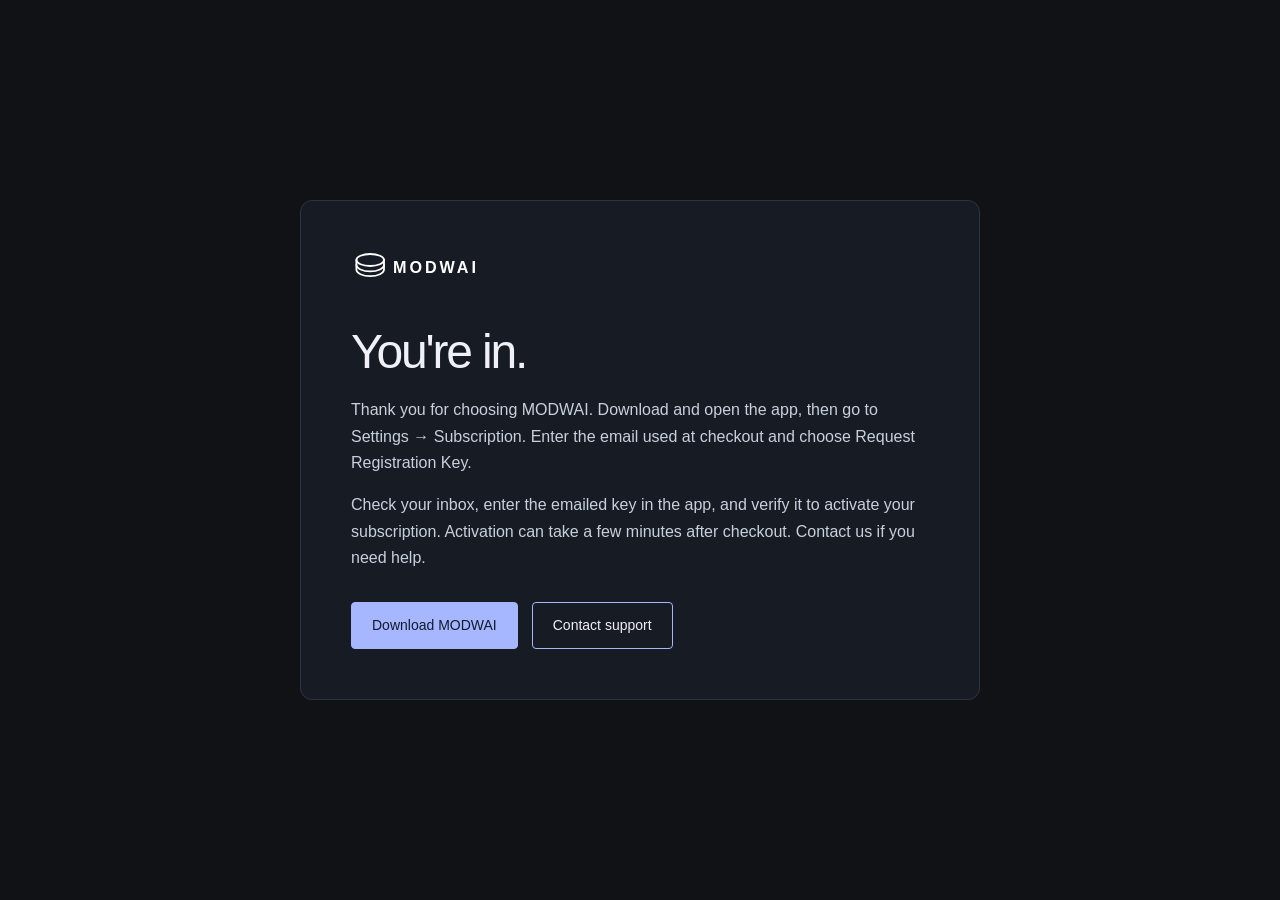
==== commit 7f93bcff: "Redesign MODWAI website with dark theme and verified product content" ====
--- a/checkout-success.html
+++ b/checkout-success.html
@@ -15,6 +15,9 @@
   <meta name="viewport" content="width=device-width, initial-scale=1">
   <title>Thank You | MODWAI</title>
   <meta name="description" content="Your MODWAI subscription is active. Check your inbox for onboarding instructions and next steps.">
+  <meta name="robots" content="noindex, follow">
+  <meta name="theme-color" content="#101216">
+  <meta name="color-scheme" content="dark">
   <link rel="stylesheet" href="styles.css">
 </head>
 <body class="success-body">
--- a/styles.css
+++ b/styles.css
@@ -1,1694 +1,340 @@
+/* MODWAI — graphite surfaces, clear typography and a restrained blue accent. */
 :root {
-  --font-sans: 'Inter', -apple-system, BlinkMacSystemFont, 'Segoe UI', sans-serif;
-  --color-background: #f8fafc;
-  --color-surface: #ffffff;
-  --color-surface-muted: #f1f5f9;
-  --color-primary: #4338ca;
-  --color-primary-dark: #312e81;
-  --color-accent: #a855f7;
-  --color-text: #0f172a;
-  --color-muted: #475569;
-  --color-border: #e2e8f0;
-  --color-success: #059669;
-  --shadow-sm: 0 10px 30px rgba(15, 23, 42, 0.12);
-  --shadow-lg: 0 30px 60px rgba(15, 23, 42, 0.18);
-  --radius-sm: 10px;
-  --radius-md: 18px;
-  --radius-lg: 28px;
-  --container-max: clamp(960px, 78vw, 1180px);
-}
-
-* {
-  box-sizing: border-box;
-}
-
-body {
-  margin: 0;
-  font-family: var(--font-sans);
-  color: var(--color-text);
-  background: var(--color-background);
-  line-height: 1.6;
-  -webkit-font-smoothing: antialiased;
-}
-
-body.modal-open {
-  overflow: hidden;
-}
-
-/* Construction Modal */
-.modal-overlay {
-  position: fixed;
-  top: 0;
-  left: 0;
-  right: 0;
-  bottom: 0;
-  background: rgba(15, 23, 42, 0.85);
-  backdrop-filter: blur(8px);
-  display: flex;
-  align-items: center;
-  justify-content: center;
-  z-index: 9999;
-  padding: 1rem;
-  animation: fadeIn 0.3s ease;
-}
-
-.modal-overlay.hidden {
-  display: none;
-}
-
-@keyframes fadeIn {
-  from {
-    opacity: 0;
-  }
-  to {
-    opacity: 1;
-  }
-}
-
-.modal-content {
-  background: var(--color-surface);
-  border-radius: var(--radius-lg);
-  padding: 3rem 2.5rem;
-  max-width: 520px;
-  width: 100%;
-  box-shadow: 0 25px 60px rgba(0, 0, 0, 0.3);
-  position: relative;
-  animation: slideUp 0.4s ease;
-  text-align: center;
-}
-
-@keyframes slideUp {
-  from {
-    transform: translateY(30px);
-    opacity: 0;
-  }
-  to {
-    transform: translateY(0);
-    opacity: 1;
-  }
-}
-
-.modal-icon {
-  width: 80px;
-  height: 80px;
-  margin: 0 auto 1.5rem;
-  border-radius: 50%;
-  background: linear-gradient(135deg, rgba(245, 158, 11, 0.15), rgba(251, 191, 36, 0.15));
-  display: flex;
-  align-items: center;
-  justify-content: center;
-  color: #f59e0b;
-}
-
-.modal-content h2 {
-  font-size: 1.75rem;
-  margin: 0 0 1rem;
-  color: var(--color-text);
-  font-weight: 700;
-}
-
-.modal-content > p {
-  font-size: 1rem;
-  color: var(--color-muted);
-  margin: 0 0 1.5rem;
-}
-
-.modal-list {
-  list-style: none;
-  padding: 0;
-  margin: 0 0 1.5rem;
-  text-align: left;
-  background: var(--color-surface-muted);
-  border-radius: var(--radius-md);
-  padding: 1.5rem;
-}
-
-.modal-list li {
-  position: relative;
-  padding-left: 2rem;
-  margin-bottom: 0.75rem;
-  color: var(--color-text);
-  font-size: 0.95rem;
-}
-
-.modal-list li:last-child {
-  margin-bottom: 0;
-}
-
-.modal-list li::before {
-  content: '⚠';
-  position: absolute;
-  left: 0;
-  color: #f59e0b;
-  font-size: 1.2rem;
-}
-
-.modal-footer {
-  font-size: 0.95rem;
-  color: var(--color-muted);
-  font-style: italic;
-  margin-bottom: 2rem !important;
-}
-
-.modal-button {
-  background: linear-gradient(135deg, var(--color-primary), var(--color-accent));
-  color: white;
-  border: none;
-  padding: 1rem 2.5rem;
-  border-radius: 999px;
-  font-size: 1rem;
-  font-weight: 600;
-  cursor: pointer;
-  transition: transform 0.2s ease, box-shadow 0.2s ease;
-  box-shadow: 0 8px 20px rgba(67, 56, 202, 0.3);
-  font-family: inherit;
-  width: 100%;
-  max-width: 280px;
-}
-
-.modal-button:hover {
-  transform: translateY(-2px);
-  box-shadow: 0 12px 30px rgba(67, 56, 202, 0.4);
-}
-
-.modal-button:active {
-  transform: translateY(0);
-}
-
-@media (max-width: 640px) {
-  .modal-content {
-    padding: 2rem 1.5rem;
-  }
-
-  .modal-content h2 {
-    font-size: 1.5rem;
-  }
-
-  .modal-icon {
-    width: 64px;
-    height: 64px;
-  }
-}
-
-a {
-  color: var(--color-primary);
-  text-decoration: none;
-}
-
-a:hover {
-  text-decoration: underline;
-}
-
-img,
-svg {
-  display: block;
-  max-width: 100%;
-}
-
-.sr-only {
-  position: absolute;
-  width: 1px;
-  height: 1px;
-  padding: 0;
-  margin: -1px;
-  overflow: hidden;
-  clip: rect(0, 0, 0, 0);
-  white-space: nowrap;
-  border: 0;
-}
-
-.container {
-  width: min(var(--container-max), 92%);
-  margin: 0 auto;
-}
-
-.site-header {
-  position: sticky;
-  top: 0;
-  z-index: 50;
-  backdrop-filter: blur(12px);
-  background: rgba(248, 250, 252, 0.92);
-  border-bottom: 1px solid rgba(226, 232, 240, 0.7);
-}
-
-.header-layout {
-  display: flex;
-  align-items: center;
-  justify-content: space-between;
-  gap: 1.5rem;
-  min-height: 74px;
-}
-
-.logo {
-  display: inline-flex;
-  align-items: center;
-  color: var(--color-primary);
-  text-transform: uppercase;
-  letter-spacing: 0.08em;
-  font-weight: 700;
-}
-
-.logo img {
-  height: clamp(30px, 6vw, 42px);
-  width: auto;
-  display: block;
-}
-
-.site-nav {
-  display: flex;
-  align-items: center;
-  gap: 1.5rem;
-  font-weight: 500;
-}
-
-.site-nav a {
-  color: var(--color-muted);
-  transition: color 150ms ease;
-}
-
-.site-nav a:hover {
-  color: var(--color-primary);
-}
-
-.nav-cta {
-  display: inline-flex;
-  align-items: center;
-  justify-content: center;
-  padding: 0.65rem 1.2rem;
-  border-radius: 999px;
-  background: var(--color-primary);
-  color: #fff;
-  font-weight: 600;
-  font-size: 0.95rem;
-  box-shadow: var(--shadow-sm);
-  transition: transform 150ms ease, box-shadow 150ms ease;
-}
-
-.nav-cta:hover {
-  text-decoration: none;
-  transform: translateY(-1px);
-  box-shadow: var(--shadow-lg);
-}
-
-.nav-toggle {
-  display: none;
-  flex-direction: column;
-  gap: 5px;
-  width: 48px;
-  height: 48px;
-  border: 1px solid var(--color-border);
-  border-radius: 12px;
-  background: var(--color-surface);
-  align-items: center;
-  justify-content: center;
-  cursor: pointer;
-}
-
-.nav-toggle-bar {
-  display: block;
-  width: 22px;
-  height: 2px;
-  background: var(--color-text);
-  border-radius: 999px;
-}
-
-.hero {
-  padding: 120px 0 80px;
-  background: linear-gradient(140deg, #111827 0%, #1f2937 50%, #0f172a 100%);
-  color: #fff;
-}
-
-.hero-grid {
-  display: grid;
-  gap: 3.5rem;
-  grid-template-columns: repeat(auto-fit, minmax(280px, 1fr));
-  align-items: center;
-}
-
-.hero-copy h1 {
-  font-size: clamp(2.2rem, 4vw, 3.3rem);
-  margin-bottom: 1.25rem;
-}
-
-.hero-slogan {
-  display: flex;
-  flex-direction: column;
-  gap: 1rem;
-  margin-bottom: 2rem;
-  padding: 2rem 0;
-}
-
-.slogan-brand {
-  font-size: clamp(2.5rem, 5vw, 4rem);
-  font-weight: 800;
-  letter-spacing: 0.02em;
-  color: #fff;
-  line-height: 1;
-}
-
-.slogan-brand .highlight {
-  color: var(--color-accent);
-  font-style: italic;
-  text-shadow: 0 0 20px rgba(168, 85, 247, 0.5);
-}
-
-.slogan-tagline {
-  font-size: clamp(1rem, 2vw, 1.25rem);
-  color: rgba(255, 255, 255, 0.8);
-  font-style: italic;
-  font-weight: 400;
-}
-
-.slogan-acronym {
-  display: flex;
-  flex-direction: column;
-  gap: 0.5rem;
-  padding: 1.5rem 0;
-  border-left: 3px solid var(--color-accent);
-  padding-left: 1.5rem;
-  margin: 1rem 0;
-}
-
-.acronym-line {
-  font-size: clamp(1.1rem, 2.2vw, 1.5rem);
-  font-weight: 600;
-  color: rgba(255, 255, 255, 0.9);
-  line-height: 1.3;
-  transition: transform 0.2s ease, color 0.2s ease;
-}
-
-.acronym-line:hover {
-  transform: translateX(8px);
-  color: #fff;
-}
-
-.letter-highlight {
-  color: var(--color-accent);
-  font-weight: 800;
-  font-size: 1.2em;
-  text-shadow: 0 0 15px rgba(168, 85, 247, 0.4);
-}
-
-.slogan-footer {
-  font-size: clamp(1.1rem, 2vw, 1.4rem);
-  font-weight: 600;
-  color: rgba(255, 255, 255, 0.85);
-  margin-top: 0.5rem;
-}
-
-.brand-small {
-  font-weight: 800;
-  color: #fff;
-}
-
-.brand-small .highlight {
-  color: var(--color-accent);
-  font-style: italic;
-  text-shadow: 0 0 15px rgba(168, 85, 247, 0.4);
-}
-
-.eyebrow {
-  font-size: 0.9rem;
-  font-weight: 600;
-  letter-spacing: 0.25em;
-  text-transform: uppercase;
-  margin-bottom: 1rem;
-  color: rgba(255, 255, 255, 0.7);
-}
-
-.hero-lede {
-  font-size: 1.05rem;
-  color: rgba(255, 255, 255, 0.85);
-  margin-bottom: 1.75rem;
-}
-
-.hero-highlights {
-  list-style: none;
-  padding: 0;
-  margin: 0 0 2.5rem;
-  display: grid;
-  gap: 0.85rem;
-}
-
-.hero-highlights li {
-  position: relative;
-  padding-left: 2rem;
-  color: rgba(255, 255, 255, 0.9);
-}
-
-.hero-highlights li::before {
-  content: '\2713';
-  position: absolute;
-  left: 0;
-  top: 0;
-  width: 1.5rem;
-  height: 1.5rem;
-  border-radius: 999px;
-  background: rgba(67, 56, 202, 0.2);
-  color: #c7d2fe;
-  display: grid;
-  place-items: center;
-  font-size: 0.9rem;
-}
-
-.hero-actions {
-  display: flex;
-  flex-wrap: wrap;
-  gap: 0.75rem;
-  margin-bottom: 1.5rem;
-}
-
-.cta-button,
-.checkout-btn {
-  display: inline-flex;
-  align-items: center;
-  justify-content: center;
-  gap: 0.4rem;
-  padding: 0.85rem 1.6rem;
-  border-radius: 999px;
-  background: var(--color-primary);
-  color: #fff;
-  font-weight: 600;
-  font-size: 1rem;
-  transition: transform 150ms ease, box-shadow 150ms ease;
-  box-shadow: var(--shadow-sm);
-}
-
-.cta-button:hover,
-.checkout-btn:hover {
-  text-decoration: none;
-  transform: translateY(-1px);
-  box-shadow: var(--shadow-lg);
-}
-
-.ghost-button {
-  display: inline-flex;
-  align-items: center;
-  justify-content: center;
-  padding: 0.85rem 1.6rem;
-  border-radius: 999px;
-  border: 1px solid rgba(148, 163, 184, 0.35);
-  color: rgba(255, 255, 255, 0.85);
-  font-weight: 600;
-  transition: border-color 150ms ease, color 150ms ease, background 150ms ease;
-}
-
-.ghost-button:hover {
-  text-decoration: none;
-  border-color: rgba(255, 255, 255, 0.6);
-  background: rgba(148, 163, 184, 0.12);
-}
-
-.hero-note {
-  display: inline-flex;
-  align-items: center;
-  gap: 0.75rem;
-  color: rgba(255, 255, 255, 0.75);
-  font-size: 0.95rem;
-}
-
-.hero-note-badge {
-  display: inline-flex;
-  align-items: center;
-  justify-content: center;
-  padding: 0.3rem 0.8rem;
-  border-radius: 999px;
-  background: rgba(124, 58, 237, 0.22);
-  color: #c084fc;
-  font-size: 0.75rem;
-  font-weight: 600;
-  text-transform: uppercase;
-  letter-spacing: 0.12em;
-}
-
-.hero-visual {
-  display: flex;
-  justify-content: center;
-}
-
-.hero-dashboard {
-  width: clamp(280px, 90%, 420px);
-  border-radius: var(--radius-lg);
-  background: rgba(15, 23, 42, 0.72);
-  backdrop-filter: blur(12px);
-  padding: 1.6rem;
-  box-shadow: 0 30px 60px rgba(15, 23, 42, 0.35);
-  border: 1px solid rgba(99, 102, 241, 0.25);
-}
-
-.dashboard-header {
-  display: flex;
-  align-items: center;
-  justify-content: space-between;
-  margin-bottom: 1.5rem;
-  font-size: 0.9rem;
-  color: rgba(255, 255, 255, 0.8);
-}
-
-.status-dot {
-  width: 10px;
-  height: 10px;
-  border-radius: 50%;
-  background: rgba(59, 130, 246, 0.35);
-  position: relative;
-}
-
-.status-dot.is-online::after {
-  content: '';
-  position: absolute;
-  inset: -4px;
-  border-radius: inherit;
-  background: rgba(34, 197, 94, 0.5);
-  filter: blur(4px);
-}
-
-.dashboard-status {
-  color: #22c55e;
-  font-weight: 600;
-}
-
-.dashboard-body {
-  display: grid;
-  gap: 1rem;
-}
-
-.metric-card {
-  padding: 1rem;
-  border-radius: var(--radius-sm);
-  background: rgba(30, 41, 59, 0.8);
-  border: 1px solid rgba(148, 163, 184, 0.2);
-}
-
-.metric-label {
-  display: block;
-  font-size: 0.8rem;
-  text-transform: uppercase;
-  letter-spacing: 0.14em;
-  color: rgba(226, 232, 240, 0.65);
-  margin-bottom: 0.4rem;
-}
-
-.metric-value {
-  display: block;
-  font-size: 1.6rem;
-  font-weight: 700;
-  color: #e2e8f0;
-}
-
-.metric-change {
-  display: block;
-  font-size: 0.85rem;
-  color: rgba(148, 163, 184, 0.85);
-}
-
-.metric-change.is-positive {
-  color: #34d399;
-}
-
-.assistant-bubble {
-  margin-top: 1.4rem;
-  padding: 1rem;
-  border-radius: var(--radius-md);
-  background: rgba(79, 70, 229, 0.2);
-  border: 1px solid rgba(99, 102, 241, 0.3);
-  color: rgba(226, 232, 240, 0.95);
-  font-size: 0.95rem;
-}
-
-.assistant-label {
-  display: inline-block;
-  font-size: 0.75rem;
-  font-weight: 600;
-  text-transform: uppercase;
-  letter-spacing: 0.18em;
-  color: rgba(129, 140, 248, 0.9);
-  margin-bottom: 0.4rem;
-}
-
-.section {
-  padding: clamp(68px, 10vw, 110px) 0;
-}
-
-.section-title {
-  font-size: clamp(1.9rem, 3vw, 2.6rem);
-  margin-bottom: 1rem;
-}
-
-.section-lede {
-  max-width: 700px;
-  color: var(--color-muted);
-  margin-bottom: clamp(2rem, 4vw, 3rem);
-}
-
-.social-proof {
-  background: var(--color-surface);
-}
-
-.proof-layout {
-  display: grid;
-  grid-template-columns: repeat(auto-fit, minmax(200px, 1fr));
-  gap: 2.5rem;
-  text-align: center;
-}
-
-.proof-value {
-  display: block;
-  font-size: 2rem;
-  font-weight: 700;
-  color: var(--color-primary);
-}
-
-.feature-grid {
-  display: grid;
-  gap: 1.75rem;
-  grid-template-columns: repeat(auto-fit, minmax(240px, 1fr));
-}
-
-.feature-card {
-  background: var(--color-surface);
-  border-radius: var(--radius-md);
-  padding: 1.8rem;
-  border: 1px solid var(--color-border);
-  box-shadow: 0 20px 40px rgba(15, 23, 42, 0.08);
-}
-
-.feature-card h3 {
-  margin-top: 0;
-  margin-bottom: 0.65rem;
-}
-
-.feature-card p {
-  margin-top: 0;
-  margin-bottom: 1rem;
-  color: var(--color-muted);
-}
-
-.feature-card ul {
-  padding-left: 1.2rem;
-  margin: 0;
-  color: var(--color-muted);
-}
-
-.product-overview {
-  background: linear-gradient(135deg, rgba(67, 56, 202, 0.05), rgba(148, 163, 184, 0.08));
-}
-
-.product-layout {
-  display: grid;
-  grid-template-columns: repeat(auto-fit, minmax(280px, 1fr));
-  gap: 2.6rem;
-  align-items: start;
-}
-
-.product-points {
-  list-style: none;
-  padding: 0;
-  margin: 2rem 0 0;
-  display: grid;
-  gap: 1rem;
-  color: var(--color-muted);
-}
-
-.product-points li {
-  position: relative;
-  padding-left: 1.8rem;
-}
-
-.product-points li::before {
-  content: '';
-  position: absolute;
-  left: 0;
-  top: 0.45rem;
-  width: 10px;
-  height: 10px;
-  border-radius: 50%;
-  background: var(--color-primary);
-  box-shadow: 0 0 0 4px rgba(67, 56, 202, 0.25);
-}
-
-.product-screens {
-  display: grid;
-  gap: 1.6rem;
-}
-
-.product-screen {
-  margin: 0;
-  background: var(--color-surface);
-  border-radius: var(--radius-lg);
-  border: 1px solid rgba(99, 102, 241, 0.15);
-  box-shadow: 0 25px 50px rgba(15, 23, 42, 0.18);
-  overflow: hidden;
-}
-
-.product-screen img {
-  display: block;
-  width: 100%;
-  height: auto;
-}
-
-.product-screen figcaption {
-  padding: 1rem 1.4rem 1.4rem;
-  color: var(--color-muted);
-  font-size: 0.95rem;
-}
-
-.highlight {
-  background: linear-gradient(135deg, rgba(67, 56, 202, 0.08), rgba(124, 58, 237, 0.08));
-}
-
-.highlight-layout {
-  display: grid;
-  grid-template-columns: repeat(auto-fit, minmax(280px, 1fr));
-  gap: 2.5rem;
-  align-items: center;
-}
-
-.highlight-card {
-  background: var(--color-surface);
-  border-radius: var(--radius-lg);
-  padding: 2rem;
-  border: 1px solid rgba(99, 102, 241, 0.15);
-  box-shadow: 0 25px 50px rgba(67, 56, 202, 0.12);
-}
-
-.highlight-card-title {
-  margin-top: 0;
-  margin-bottom: 1.4rem;
-}
-
-.highlight-card-list {
-  list-style: none;
-  padding: 0;
-  margin: 0;
-  display: grid;
-  gap: 1.3rem;
-}
-
-.highlight-card-list li {
-  display: grid;
-  gap: 0.3rem;
-}
-
-.list-title {
-  font-weight: 600;
-  color: var(--color-primary);
-}
-
-.list-subtitle {
-  color: var(--color-muted);
-}
-
-.highlight-list {
-  list-style: none;
-  padding: 0;
-  margin: 1.5rem 0 0;
-  display: grid;
-  gap: 0.9rem;
-  color: var(--color-muted);
-}
-
-.highlight-list li::before {
-  content: '\2022';
-  color: var(--color-primary);
-  margin-right: 0.65rem;
-}
-
-.section-header {
-  display: flex;
-  flex-wrap: wrap;
-  align-items: center;
-  gap: 1.5rem;
-  justify-content: space-between;
-  margin-bottom: 2.5rem;
-}
-
-.billing-toggle {
-  display: inline-flex;
-  padding: 0.4rem;
-  border-radius: 999px;
-  background: var(--color-surface-muted);
-  border: 1px solid var(--color-border);
-  gap: 0.3rem;
-}
-
-.toggle-button {
-  border: none;
-  background: transparent;
-  border-radius: 999px;
-  padding: 0.45rem 1.1rem;
-  font-weight: 600;
-  color: var(--color-muted);
-  cursor: pointer;
-  transition: background 150ms ease, color 150ms ease, box-shadow 150ms ease;
-}
-
-.toggle-button.is-active {
-  background: var(--color-surface);
-  color: var(--color-primary);
-  box-shadow: 0 8px 18px rgba(67, 56, 202, 0.15);
-}
-
-.download-section {
-  background: linear-gradient(135deg, rgba(67, 56, 202, 0.05), rgba(168, 85, 247, 0.05));
-}
-
-.download-grid {
-  display: grid;
-  gap: 1.5rem;
-  grid-template-columns: repeat(2, 1fr);
-  max-width: 800px;
-  margin: 0 auto;
-  justify-items: center;
-}
-
-.download-card {
-  background: var(--color-surface);
-  border-radius: var(--radius-lg);
-  padding: 2rem 1.5rem;
-  border: 1px solid var(--color-border);
-  display: flex;
-  flex-direction: column;
-  align-items: center;
-  text-align: center;
-  gap: 0.875rem;
-  box-shadow: var(--shadow-sm);
-  transition: all 0.3s ease;
-  position: relative;
-  overflow: hidden;
-}
-
-.download-card::before {
-  content: '';
-  position: absolute;
-  top: -2px;
-  left: -2px;
-  right: -2px;
-  bottom: -2px;
-  background: linear-gradient(135deg, var(--color-primary), var(--color-accent));
-  border-radius: inherit;
-  opacity: 0;
-  transition: opacity 0.3s ease;
-  z-index: -1;
-}
-
-.download-card.is-recommended::before {
-  opacity: 1;
-}
-
-.download-card.is-recommended {
-  border-color: transparent;
-  box-shadow: 0 20px 60px rgba(67, 56, 202, 0.3);
-  transform: scale(1.02);
-}
-
-.download-card.is-recommended .download-icon {
-  background: linear-gradient(135deg, var(--color-primary), var(--color-accent));
-  box-shadow: 0 8px 20px rgba(67, 56, 202, 0.4);
-}
-
-.download-card.is-recommended::after {
-  content: 'Recommended for your system';
-  position: absolute;
-  top: 1rem;
-  right: -2.5rem;
-  background: linear-gradient(135deg, var(--color-accent), var(--color-primary));
-  color: white;
-  padding: 0.3rem 3rem;
-  font-size: 0.75rem;
-  font-weight: 600;
-  text-transform: uppercase;
-  letter-spacing: 0.05em;
-  transform: rotate(45deg);
-  box-shadow: 0 4px 12px rgba(0, 0, 0, 0.2);
-}
-
-.download-card:hover {
-  box-shadow: var(--shadow-lg);
-  transform: translateY(-4px);
-}
-
-.download-card.is-recommended:hover {
-  transform: scale(1.02) translateY(-4px);
-}
-
-.download-icon {
-  width: 56px;
-  height: 56px;
-  display: flex;
-  align-items: center;
-  justify-content: center;
-  background: linear-gradient(135deg, var(--color-primary), var(--color-accent));
-  border-radius: var(--radius-md);
-  color: white;
-  margin-bottom: 0.25rem;
-}
-
-.download-card h3 {
-  font-size: 1.25rem;
-  margin: 0;
-  font-weight: 700;
-  color: var(--color-text);
-}
-
-.download-card > p {
-  color: var(--color-muted);
-  margin: 0;
-  font-size: 0.875rem;
-  line-height: 1.4;
-}
-
-.download-card .cta-button {
-  margin-top: 0.25rem;
-  width: 100%;
-  max-width: 100%;
-  font-size: 0.9375rem;
-  padding: 0.875rem 1.25rem;
-}
-
-.download-note {
-  font-size: 0.8125rem;
-  color: var(--color-muted);
-  margin: 0;
-}
-
-.pricing-grid {
-  display: grid;
-  gap: 2rem;
-  grid-template-columns: repeat(auto-fit, minmax(280px, 1fr));
-}
-
-.plan-card {
-  background: var(--color-surface);
-  border-radius: var(--radius-lg);
-  padding: 2rem;
-  border: 1px solid var(--color-border);
-  display: flex;
-  flex-direction: column;
-  gap: 1.5rem;
-  position: relative;
-  overflow: hidden;
-}
-
-.plan-card::after {
-  content: '';
-  position: absolute;
-  inset: 0;
-  border-radius: inherit;
-  pointer-events: none;
-  background: linear-gradient(135deg, rgba(67, 56, 202, 0.04), transparent 60%);
-}
-
-.plan-card.is-featured {
-  border: 2px solid rgba(67, 56, 202, 0.4);
-  box-shadow: 0 35px 70px rgba(67, 56, 202, 0.2);
-}
-
-.plan-header {
-  display: grid;
-  gap: 0.6rem;
-}
-
-.plan-tier {
-  font-size: 1rem;
-  font-weight: 700;
-  letter-spacing: 0.08em;
-  text-transform: uppercase;
-  color: var(--color-primary);
-}
-
-.plan-header p {
-  margin: 0;
-  color: var(--color-muted);
-}
-
-.plan-price {
-  display: grid;
-  gap: 0.4rem;
-}
-
-.plan-amount {
-  font-size: 1.05rem;
-  font-weight: 600;
-}
-
-.plan-billing-copy {
-  font-size: 0.95rem;
-  color: var(--color-muted);
-}
-
-.plan-features {
-  list-style: none;
-  padding: 0;
-  margin: 0;
-  display: grid;
-  gap: 0.7rem;
-  color: var(--color-muted);
-}
-
-.plan-features li {
-  position: relative;
-  padding-left: 1.5rem;
-}
-
-.plan-features li::before {
-  content: '\2713';
-  position: absolute;
-  left: 0;
-  top: 0;
-  color: var(--color-success);
-  font-weight: 700;
-}
-
-.checkout-btn {
-  position: relative;
-  z-index: 1;
-}
-
-.checkout-btn.is-disabled {
-  background: rgba(148, 163, 184, 0.35);
-  color: rgba(15, 23, 42, 0.5);
-  cursor: not-allowed;
-  box-shadow: none;
-  transform: none;
-}
-
-.plan-note {
-  margin: 0;
-  color: var(--color-muted);
-  font-size: 0.95rem;
-}
-
-.pricing-footnote {
-  margin-top: 2.5rem;
-  color: var(--color-muted);
-  font-size: 0.95rem;
-  max-width: 720px;
-}
-
-.faq-grid {
-  display: grid;
-  gap: 1.5rem;
-  grid-template-columns: repeat(auto-fit, minmax(240px, 1fr));
-}
-
-.faq-item {
-  background: var(--color-surface);
-  border-radius: var(--radius-md);
-  padding: 1.6rem;
-  border: 1px solid var(--color-border);
-}
-
-.faq-item h3 {
-  margin-top: 0;
-  margin-bottom: 0.6rem;
-}
-
-.faq-item p {
-  margin: 0;
-  color: var(--color-muted);
-}
-
-.contact {
-  background: linear-gradient(135deg, rgba(15, 23, 42, 0.05), rgba(67, 56, 202, 0.08));
-}
-
-.contact-layout {
-  display: grid;
-  grid-template-columns: repeat(auto-fit, minmax(260px, 1fr));
-  gap: 2.4rem;
-  align-items: center;
-}
-
-.contact-copy h2 {
-  margin-top: 0;
-}
-
-.contact-copy p {
-  color: var(--color-muted);
-}
-
-.contact-card {
-  background: var(--color-surface);
-  border-radius: var(--radius-lg);
-  padding: 2rem;
-  border: 1px solid var(--color-border);
-  box-shadow: var(--shadow-sm);
-  display: grid;
-  gap: 1rem;
-}
-
-.contact-card ul {
-  margin: 0;
-  padding-left: 1.2rem;
-  color: var(--color-muted);
-}
-
-.contact .ghost-button {
-  color: var(--color-primary);
-  border-color: var(--color-primary);
-}
-
-.contact .ghost-button:hover {
-  background: rgba(67, 56, 202, 0.08);
-  border-color: var(--color-primary-dark);
-  color: var(--color-primary-dark);
-}
-
-.site-footer {
-  background: #0f172a;
-  color: rgba(255, 255, 255, 0.75);
-  padding: 2.5rem 0;
-}
-
-.footer-layout {
-  display: flex;
-  flex-wrap: wrap;
-  gap: 1.5rem;
-  align-items: center;
-  justify-content: space-between;
-}
-
-.footer-layout .logo {
-  color: #c7d2fe;
-}
-
-.footer-layout .logo img {
-  height: clamp(28px, 5vw, 38px);
-}
-
-.footer-meta {
-  display: grid;
-  gap: 0.35rem;
-  font-size: 0.9rem;
-}
-
-.footer-legal-links {
-  display: flex;
-  align-items: center;
-  gap: 0.75rem;
-  margin-top: 0.5rem;
-  font-size: 0.85rem;
-}
-
-.footer-legal-links a {
-  color: var(--accent-primary);
-  text-decoration: none;
-  transition: color 0.2s ease;
-}
-
-.footer-legal-links a:hover {
-  color: var(--text-primary);
-  text-decoration: underline;
-}
-
-.footer-legal-links span {
-  color: var(--text-dim);
-}
-
-/* Legal Pages */
-.legal-page {
-  min-height: 100vh;
-  padding: 6rem 0 4rem;
-  background: var(--bg-primary);
-}
-
-.legal-content {
-  max-width: 800px;
-  margin: 0 auto;
-}
-
-.legal-content h1 {
-  font-size: clamp(2rem, 5vw, 2.5rem);
-  font-weight: 700;
-  color: var(--text-primary);
-  margin-bottom: 1.5rem;
-  line-height: 1.2;
-}
-
-.legal-date {
-  color: var(--text-dim);
-  font-size: 0.95rem;
-  margin-bottom: 2rem;
-}
-
-.legal-intro {
-  font-size: 1.1rem;
-  color: var(--text-secondary);
-  line-height: 1.6;
-  margin-bottom: 3rem;
-  padding: 1.5rem;
-  background: rgba(99, 102, 241, 0.05);
-  border-left: 3px solid var(--accent-primary);
-  border-radius: 0 var(--radius-md) var(--radius-md) 0;
-}
-
-.legal-section {
-  margin-bottom: 3rem;
-}
-
-.legal-section h2 {
-  font-size: 1.5rem;
-  font-weight: 600;
-  color: var(--text-primary);
-  margin-bottom: 1rem;
-}
-
-.legal-section p {
-  color: var(--text-secondary);
-  line-height: 1.7;
-  margin-bottom: 1rem;
-}
-
-.legal-section ul {
-  margin: 1rem 0 1rem 1.5rem;
-  color: var(--text-secondary);
-}
-
-.legal-section li {
-  margin-bottom: 0.5rem;
-  line-height: 1.6;
-}
-
-.legal-section a {
-  color: var(--accent-primary);
-  text-decoration: none;
-  transition: color 0.2s ease;
-}
-
-.legal-section a:hover {
-  color: var(--text-primary);
-  text-decoration: underline;
-}
-
-.legal-allowed li {
-  color: var(--accent-success, #10b981);
-}
-
-.legal-prohibited li {
-  color: var(--accent-danger, #ef4444);
-}
-
-.legal-back {
-  margin-top: 4rem;
-  padding-top: 2rem;
-  border-top: 1px solid var(--border-secondary);
-}
-
-.ghost-button {
-  display: inline-block;
-  padding: 0.75rem 1.5rem;
-  color: var(--text-primary);
-  text-decoration: none;
-  border: 1px solid var(--border-primary);
-  border-radius: var(--radius-md);
-  transition: all 0.3s ease;
-}
-
-.ghost-button:hover {
-  background: rgba(99, 102, 241, 0.1);
-  border-color: var(--accent-primary);
-  transform: translateX(-4px);
-}
-
-@media (max-width: 640px) {
-  .legal-page {
-    padding: 5rem 1rem 3rem;
-  }
-  
-  .legal-content h1 {
-    font-size: 1.75rem;
-  }
-  
-  .legal-section h2 {
-    font-size: 1.25rem;
-  }
-  
-  .footer-legal-links {
-    flex-direction: column;
-    gap: 0.5rem;
-    align-items: flex-start;
-  }
-  
-  .footer-legal-links span {
-    display: none;
-  }
-}
-
-.success-body {
-  background: linear-gradient(140deg, #111827 0%, #312e81 100%);
-  min-height: 100vh;
-  margin: 0;
-  display: flex;
-  align-items: center;
-  justify-content: center;
-  padding: 2rem;
-  color: #fff;
-  font-family: var(--font-sans);
-}
-
-.success-card {
-  background: rgba(15, 23, 42, 0.7);
-  border-radius: var(--radius-lg);
-  border: 1px solid rgba(99, 102, 241, 0.4);
-  padding: clamp(2rem, 4vw, 3rem);
-  width: min(520px, 94vw);
-  box-shadow: 0 30px 60px rgba(15, 23, 42, 0.4);
-  display: grid;
-  gap: 1.5rem;
-}
-
-.success-card h1 {
-  margin: 0;
-  font-size: clamp(1.8rem, 3vw, 2.4rem);
-}
-
-.success-card p {
-  margin: 0;
-  color: rgba(226, 232, 240, 0.85);
-}
-
-.success-card .logo {
-  color: #e2e8f0;
-}
-
-.success-card .logo img {
-  height: clamp(32px, 7vw, 52px);
-}
-
-.success-actions {
-  display: flex;
-  flex-wrap: wrap;
-  gap: 0.75rem;
-}
-
-/* Features Section */
-.features-section {
-  background: var(--color-surface);
-}
-
-.feature-icon {
-  width: 56px;
-  height: 56px;
-  border-radius: var(--radius-sm);
-  background: linear-gradient(135deg, rgba(67, 56, 202, 0.1), rgba(168, 85, 247, 0.1));
-  display: flex;
-  align-items: center;
-  justify-content: center;
-  color: var(--color-primary);
-  margin-bottom: 1rem;
-}
-
-.feature-card {
-  transition: transform 0.2s ease, box-shadow 0.2s ease;
-}
-
-.feature-card:hover {
-  transform: translateY(-4px);
-  box-shadow: 0 25px 50px rgba(15, 23, 42, 0.14);
-}
-
-/* Capabilities Section */
-.capabilities-section {
-  background: linear-gradient(135deg, rgba(15, 23, 42, 0.03), rgba(67, 56, 202, 0.05));
-}
-
-.capability-grid {
-  display: grid;
-  gap: 2rem;
-  grid-template-columns: repeat(3, 1fr);
-}
-
-.capability-card {
-  background: var(--color-surface);
-  border-radius: var(--radius-lg);
-  padding: 2rem;
-  border: 1px solid var(--color-border);
-  box-shadow: 0 10px 30px rgba(15, 23, 42, 0.08);
-  transition: transform 0.2s ease, box-shadow 0.2s ease;
-}
-
-.capability-card:hover {
-  transform: translateY(-3px);
-  box-shadow: 0 20px 50px rgba(15, 23, 42, 0.14);
-}
-
-.capability-icon {
-  width: 60px;
-  height: 60px;
-  border-radius: var(--radius-sm);
-  background: linear-gradient(135deg, var(--color-primary), var(--color-accent));
-  display: flex;
-  align-items: center;
-  justify-content: center;
-  color: #fff;
-  margin-bottom: 1.25rem;
-}
-
-.capability-card h3 {
-  margin-top: 0;
-  margin-bottom: 0.75rem;
-  font-size: 1.25rem;
-}
-
-.capability-card > p {
-  color: var(--color-muted);
-  margin-top: 0;
-  margin-bottom: 1.25rem;
-}
-
-.badge-free {
-  display: inline-block;
-  font-size: 0.7rem;
-  font-weight: 600;
-  text-transform: uppercase;
-  letter-spacing: 0.08em;
-  padding: 0.2rem 0.6rem;
-  border-radius: 999px;
-  background: rgba(5, 150, 105, 0.12);
-  color: var(--color-success);
-  vertical-align: middle;
-  margin-left: 0.5rem;
-}
-
-.capability-details {
-  list-style: none;
-  padding: 0;
-  margin: 0;
-  display: grid;
-  gap: 0.6rem;
-}
-
-.capability-details li {
-  position: relative;
-  padding-left: 1.4rem;
-  color: var(--color-muted);
-  font-size: 0.92rem;
-  line-height: 1.5;
-}
-
-.capability-details li::before {
-  content: '\2713';
-  position: absolute;
-  left: 0;
-  top: 0;
-  color: var(--color-success);
-  font-weight: 700;
-  font-size: 0.85rem;
-}
-
-.capability-extras {
-  display: grid;
-  grid-template-columns: repeat(4, 1fr);
-  gap: 1.5rem;
-  margin-top: 2.5rem;
-  padding-top: 2.5rem;
-  border-top: 1px solid var(--color-border);
-}
-
-.extra-item {
-  text-align: center;
-}
-
-.extra-item h4 {
-  margin: 0 0 0.5rem;
-  font-size: 1rem;
-  color: var(--color-primary);
-}
-
-.extra-item p {
-  margin: 0;
-  font-size: 0.88rem;
-  color: var(--color-muted);
-  line-height: 1.5;
-}
-
-/* Security Section */
-.security-section {
-  background: linear-gradient(140deg, #111827 0%, #1f2937 50%, #0f172a 100%);
-  color: #fff;
-}
-
-.security-section .section-title {
-  color: #fff;
-}
-
-.security-section .section-lede {
-  color: rgba(255, 255, 255, 0.75);
-}
-
-.security-grid {
-  display: grid;
-  grid-template-columns: repeat(3, 1fr);
-  gap: 1.5rem;
-}
-
-.security-item {
-  background: rgba(30, 41, 59, 0.6);
-  border: 1px solid rgba(99, 102, 241, 0.2);
-  border-radius: var(--radius-md);
-  padding: 1.5rem;
-  transition: transform 0.2s ease, border-color 0.2s ease;
-}
-
-.security-item:hover {
-  transform: translateY(-2px);
-  border-color: rgba(99, 102, 241, 0.4);
-}
-
-.security-icon {
-  width: 44px;
-  height: 44px;
-  border-radius: 10px;
-  background: rgba(99, 102, 241, 0.2);
-  display: flex;
-  align-items: center;
-  justify-content: center;
-  color: #a5b4fc;
-  margin-bottom: 1rem;
-}
-
-.security-item h4 {
-  margin: 0 0 0.4rem;
-  font-size: 1rem;
-  color: #e2e8f0;
-}
-
-.security-item p {
-  margin: 0;
-  font-size: 0.88rem;
-  color: rgba(226, 232, 240, 0.7);
-  line-height: 1.5;
-}
-
-@media (max-width: 900px) {
-  .download-grid {
-    grid-template-columns: repeat(2, 1fr);
-    gap: 1.5rem;
-  }
-
-  .download-card.is-recommended::after {
-    font-size: 0.65rem;
-    padding: 0.25rem 2.5rem;
-  }
-
-  .site-nav {
-    position: absolute;
-    top: 72px;
-    right: 4%;
-    flex-direction: column;
-    background: var(--color-surface);
-    border-radius: 16px;
-    padding: 1.4rem;
-    border: 1px solid var(--color-border);
-    box-shadow: var(--shadow-lg);
-    transform-origin: top right;
-    transform: scaleY(0.6);
-    opacity: 0;
-    pointer-events: none;
-    transition: transform 150ms ease, opacity 150ms ease;
-  }
-
-  .site-nav.is-open {
-    transform: scaleY(1);
-    opacity: 1;
-    pointer-events: auto;
-  }
-
-  .nav-toggle {
-    display: inline-flex;
-  }
-
-  .nav-cta {
-    display: none;
-  }
-
-  .capability-grid {
-    grid-template-columns: repeat(2, 1fr);
-  }
-
-  .capability-extras {
-    grid-template-columns: repeat(2, 1fr);
-  }
-
-  .security-grid {
-    grid-template-columns: repeat(2, 1fr);
-  }
-}
-
-@media (max-width: 640px) {
-  .download-grid {
-    grid-template-columns: 1fr;
-  }
-
-  .download-card.is-recommended::after {
-    display: none;
-  }
-
-  .download-card.is-recommended {
-    border: 2px solid var(--color-primary);
-  }
-
-  .hero {
-    padding: 100px 0 60px;
-  }
-
-  .hero-slogan {
-    gap: 0.75rem;
-    padding: 1.5rem 0;
-  }
-
-  .slogan-acronym {
-    padding-left: 1rem;
-    gap: 0.4rem;
-  }
-
-  .acronym-line {
-    font-size: 1rem;
-  }
-
-  .hero-actions {
-    flex-direction: column;
-    align-items: stretch;
-  }
-
-  .section {
-    padding: 60px 0;
-  }
-
-  .footer-layout {
-    flex-direction: column;
-    align-items: flex-start;
-  }
-
-  .security-grid {
-    grid-template-columns: 1fr;
-  }
-
-  .capability-extras {
-    grid-template-columns: 1fr;
-  }
-
-  .capability-grid {
-    grid-template-columns: 1fr;
-  }
-}
+  color-scheme: dark;
+  --page: #101216;
+  --surface: #171b23;
+  --surface-raised: #1d2330;
+  --heading: #eef1f8;
+  --text: #c9d0dd;
+  --muted: #9ba7ba;
+  --line: #2d3544;
+  --accent: #a6b6ff;
+  --accent-soft: #222d4c;
+  --accent-hover: #c4ceff;
+  --on-accent: #121a30;
+  --showcase: #171d2b;
+  --radius: 8px;
+  --sans: -apple-system, BlinkMacSystemFont, "Segoe UI", Helvetica, Arial, sans-serif;
+  --mono: "SFMono-Regular", Consolas, "Liberation Mono", monospace;
+}
+* { box-sizing: border-box; }
+html { scroll-behavior: smooth; scroll-padding-top: 100px; }
+body { margin: 0; background: var(--page); color: var(--text); font: 16px/1.65 var(--sans); -webkit-font-smoothing: antialiased; }
+button, input { font: inherit; }
+button, a { -webkit-tap-highlight-color: transparent; }
+a { color: inherit; text-underline-offset: 4px; }
+a:hover { color: var(--accent); }
+img { display: block; max-width: 100%; height: auto; }
+button { cursor: pointer; }
+button:disabled { cursor: default; }
+:focus-visible { outline: 3px solid var(--accent-hover); outline-offset: 5px; }
+[hidden] { display: none !important; }
+::selection { background: var(--accent-soft); color: var(--heading); }
+h1, h2, h3, h4, p, figure { margin: 0; }
+h1, h2, h3, h4 { color: var(--heading); font-weight: 500; }
+h1, h2 { letter-spacing: -0.045em; line-height: 1.12; }
+h2 { font-size: clamp(32px, 3.5vw, 46px); }
+h3 { font-size: 22px; line-height: 1.3; letter-spacing: -0.025em; }
+em { font-family: Georgia, "Times New Roman", serif; font-weight: 400; }
+.container { width: min(1240px, calc(100% - 104px)); margin-inline: auto; }
+.sr-only { position: absolute; width: 1px; height: 1px; padding: 0; overflow: hidden; clip: rect(0,0,0,0); white-space: nowrap; border: 0; }
+.skip-link { position: fixed; top: 10px; left: 16px; z-index: 100; padding: 12px 20px; background: var(--accent); color: var(--on-accent); transform: translateY(-160%); }
+.skip-link:focus { transform: none; }
+.site-header { position: sticky; top: 0; z-index: 20; border-bottom: 1px solid var(--line); background: rgba(16,18,22,.95); backdrop-filter: blur(14px); }
+.header-layout { min-height: 84px; display: flex; align-items: center; gap: 38px; }
+.logo { display: inline-block; flex-shrink: 0; }
+.logo img { width: 168px; filter: brightness(0) invert(1); }
+.site-nav { display: flex; align-items: center; gap: 29px; margin-left: auto; }
+.site-nav a { color: var(--text); font-size: 14px; text-decoration: none; }
+.site-nav a:hover { color: var(--accent); text-decoration: underline; }
+.nav-cta { padding: 10px 18px; display: inline-flex; gap: 25px; align-items: center; border: 1px solid var(--heading); border-radius: 4px; font-size: 14px; color: var(--heading); text-decoration: none; }
+.nav-cta:hover { background: var(--accent); color: var(--on-accent); }
+.nav-toggle { display: none; height: 44px; width: 44px; padding: 11px; border: 1px solid var(--line); background: transparent; border-radius: 4px; }
+.nav-toggle-bar { display: block; height: 1px; background: var(--heading); margin: 6px 0; }
+.eyebrow { display: block; font: 11px/1.5 var(--mono); letter-spacing: .12em; text-transform: uppercase; color: var(--accent); }
+.status-mark { display: inline-block; width: 7px; height: 7px; background: var(--accent); border-radius: 50%; margin: 0 9px 1px 0; }
+.hero { padding-top: 65px; }
+.hero-grid { display: grid; grid-template-columns: 1.25fr 1fr; gap: 60px; align-items: start; margin-top: 24px; margin-bottom: 55px; }
+h1 { font-size: clamp(50px, 5.6vw, 78px); line-height: 1.075; }
+h1 em { color: var(--accent); }
+.hero-copy { padding-top: 4px; max-width: 460px; }
+.hero-lede { font-size: 21px; line-height: 1.5; letter-spacing: -.02em; color: var(--heading); margin-bottom: 14px; }
+.hero-copy > p:not(.hero-lede):not(.platform-note) { font-size: 15px; color: var(--muted); }
+.hero-actions { display: flex; align-items: center; gap: 24px; flex-wrap: wrap; margin-top: 25px; }
+.cta-button, .ghost-button { min-height: 47px; display: inline-flex; justify-content: center; align-items: center; gap: 30px; padding: 11px 20px; border: 1px solid var(--accent); border-radius: 4px; background: var(--accent); color: var(--on-accent); font-size: 14px; font-weight: 500; text-decoration: none; transition: background .15s, color .15s; }
+.cta-button:hover { background: var(--accent-hover); border-color: var(--accent-hover); color: var(--on-accent); }
+.ghost-button { background: transparent; color: var(--heading); }
+.ghost-button:hover { background: var(--accent-soft); }
+.text-link { display: inline-flex; align-items: center; gap: 14px; font-size: 13px; font-weight: 500; text-decoration: none; }
+.text-link:hover { text-decoration: underline; }
+.platform-note { font: 11px/1.5 var(--mono); margin-top: 20px; color: var(--muted); }
+.platform-note span { margin: 0 9px; color: var(--muted); }
+.workspace-gallery { scroll-margin-top: 24px; }
+.gallery-heading { display: flex; justify-content: space-between; align-items: center; gap: 20px; margin-bottom: 15px; }
+.gallery-heading .eyebrow { color: var(--muted); }
+.gallery-controls { display: none; gap: 4px; }
+.is-enhanced .gallery-controls { display: flex; }
+.gallery-controls button { background: transparent; color: var(--muted); border: 1px solid transparent; border-radius: 4px; padding: 7px 13px; font-size: 12px; }
+.gallery-controls button:hover { color: var(--heading); background: var(--accent-soft); }
+.gallery-controls button[aria-pressed="true"] { color: var(--heading); border-color: #52628f; background: var(--accent-soft); }
+.workspace-panel { display: grid; grid-template-columns: 235px minmax(0, 1fr); gap: 28px; padding: 32px 32px 0; border: 1px solid #35415b; background: var(--showcase); color: var(--text); border-radius: var(--radius); overflow: hidden; }
+.workspace-panel + .workspace-panel { margin-top: 20px; }
+.is-enhanced .workspace-panel { margin-top: 0; }
+.workspace-description { display: flex; flex-direction: column; align-items: flex-start; padding: 14px 0 0 2px; }
+.workspace-number { font: 10px/1.5 var(--mono); color: var(--accent); letter-spacing: .065em; margin-bottom: 44px; }
+.workspace-description h2 { font-size: 30px; line-height: 1.2; letter-spacing: -.035em; color: var(--heading); margin-bottom: 20px; }
+.workspace-description p { font-size: 13px; color: var(--muted); line-height: 1.8; }
+.workspace-tag { margin-top: 26px; font: 10px/1.5 var(--mono); color: var(--text); padding: 6px 8px; border: 1px solid #485672; border-radius: 3px; }
+.screenshot-link { margin-top: auto; padding-top: 24px; font-size: 12px; color: var(--accent); text-decoration: none; }
+.screenshot-link:hover { color: white; text-decoration: underline; }
+.workspace-image { min-width: 0; aspect-ratio: 1100/720; background: #202226; border-radius: 5px; overflow: hidden; align-self: start; box-shadow: 0 8px 24px #00000040; }
+.workspace-image img { width: 100%; height: 100%; object-fit: contain; }
+.workspace-panel figcaption { grid-column: 1/-1; border-top: 1px solid var(--line); font-size: 10px; color: var(--muted); padding: 13px 0 14px; margin-top: -8px; }
+.product-strip { display: flex; align-items: center; justify-content: space-between; flex-wrap: wrap; gap: 15px; font: 10px/1.5 var(--mono); color: var(--muted); padding: 24px 0; border-bottom: 1px solid var(--line); }
+.product-strip span + span::before { content: '+'; color: var(--accent); margin-right: 28px; }
+.section { padding: 100px 0; }
+.section-heading { display: grid; grid-template-columns: 1.3fr 1fr; gap: 70px; align-items: end; margin-bottom: 48px; }
+.section-heading .eyebrow { margin-bottom: 20px; }
+.section-intro { font-size: 16px; line-height: 1.8; max-width: 435px; color: var(--muted); }
+.feature-grid { display: grid; grid-template-columns: repeat(3, minmax(0, 1fr)); border-top: 1px solid var(--line); }
+.feature-card { padding: 30px 30px 30px 0; border-bottom: 1px solid var(--line); }
+.feature-card:nth-child(3n+2), .feature-card:nth-child(3n+3) { padding-left: 30px; border-left: 1px solid var(--line); }
+.feature-index { display: block; font: 11px/1.5 var(--mono); color: var(--accent); margin-bottom: 24px; }
+.feature-card h3 { font-size: 21px; margin-bottom: 15px; }
+.feature-card p { font-size: 14px; line-height: 1.85; color: var(--muted); }
+.feature-detail { display: block; margin-top: 22px; font: 10px/1.65 var(--mono); color: var(--accent); }
+.section-note { margin-top: 23px; font-size: 12px; color: var(--muted); }
+.section-note span { margin-right: 8px; color: var(--accent); }
+.tools-section { padding-top: 0; }
+.tool-list { border-top: 1px solid var(--line); }
+.tool-row { display: grid; grid-template-columns: 1fr 1.55fr 145px; gap: 36px; padding: 31px 0; border-bottom: 1px solid var(--line); align-items: start; }
+.tool-name { display: flex; align-items: center; gap: 18px; }
+.tool-name h3 { font-size: 19px; }
+.tool-symbol { width: 36px; flex-shrink: 0; height: 36px; border: 1px solid #46516a; border-radius: 50%; color: var(--accent); display: grid; place-items: center; font-size: 21px; }
+.tool-row p { font-size: 14px; }
+.tool-row .tool-boundary { margin-top: 10px; font-size: 12px; color: var(--muted); }
+.tool-label { font: 10px/1.6 var(--mono); color: var(--accent); text-align: right; padding-top: 7px; }
+.ai-section { background: var(--showcase); color: var(--text); border-block: 1px solid var(--line); }
+.ai-section h2, .ai-section h3 { color: var(--heading); }
+.ai-section h2 em { color: var(--accent); }
+.ai-section .eyebrow { color: var(--accent); }
+.ai-section .section-intro { color: var(--text); }
+.ai-restraint { font-size: 13px; margin-top: 16px; color: var(--muted); }
+.ai-options { display: grid; grid-template-columns: repeat(3, minmax(0,1fr)); border-top: 1px solid var(--line); border-bottom: 1px solid var(--line); }
+.ai-options article { padding: 29px 34px 31px 0; }
+.ai-options article + article { border-left: 1px solid var(--line); padding-left: 34px; }
+.option-number { font: 11px var(--mono); color: var(--accent); }
+.ai-options h3 { margin: 25px 0 14px; }
+.ai-options p { font-size: 14px; line-height: 1.8; color: var(--muted); }
+.ai-data-note { display: grid; grid-template-columns: 1fr 2fr; gap: 35px; padding-top: 28px; }
+.ai-data-note p { font-size: 12px; line-height: 1.8; color: var(--muted); }
+.download-section { background: #141820; }
+.download-grid { display: grid; grid-template-columns: repeat(3,minmax(0,1fr)); gap: 20px; }
+.download-card { position: relative; background: var(--surface); border: 1px solid var(--line); padding: 28px; border-radius: var(--radius); }
+.download-card.is-recommended { border-color: #6f86d7; box-shadow: 0 0 0 1px #6f86d7; }
+.download-card.is-recommended h3::after { content: 'Your platform'; display: inline-block; vertical-align: middle; margin-left: 12px; font: 9px/1.5 var(--mono); border: 1px solid #52628f; border-radius: 3px; padding: 3px 5px; color: var(--accent); }
+.download-top { display: flex; align-items: center; justify-content: space-between; margin-bottom: 27px; }
+.download-top svg { width: 30px; height: 30px; fill: none; stroke: var(--heading); stroke-width: 1.4; }
+.platform-format { color: var(--muted); font: 11px var(--mono); }
+.download-card h3 { font-size: 26px; margin-bottom: 6px; }
+.download-card p { font-size: 13px; color: var(--muted); }
+.download-button { display: flex; align-items: center; justify-content: space-between; border-top: 1px solid var(--line); padding-top: 20px; margin-top: 30px; font-size: 13px; font-weight: 500; color: var(--heading); text-decoration: none; }
+.download-button:hover { text-decoration: underline; }
+.download-note { display: block; font-size: 11px; color: var(--muted); margin-top: 14px; }
+.download-help { display: grid; grid-template-columns: 1fr 1fr; gap: 40px; align-items: start; margin-top: 25px; }
+.download-help > a { justify-self: end; padding-top: 5px; }
+.download-help summary { font-size: 13px; }
+.download-help details p { font-size: 13px; padding-top: 15px; }
+pre { background: var(--surface-raised); padding: 17px; border-radius: 4px; overflow: auto; font-size: 12px; line-height: 1.8; }
+summary { cursor: pointer; list-style: none; color: var(--heading); }
+summary::-webkit-details-marker { display: none; }
+summary::after { content: '+'; float: right; font-family: var(--mono); color: var(--accent); margin-left: 15px; }
+details[open] > summary::after { content: '−'; }
+.download-help summary { display: inline-block; padding: 4px 0; }
+.pricing-grid { display: grid; grid-template-columns: repeat(3,minmax(0,1fr)); gap: 20px; }
+.plan-card { display: flex; flex-direction: column; align-items: stretch; border: 1px solid var(--line); border-radius: var(--radius); padding: 28px; background: var(--surface); }
+.plan-tier { font: 11px/1.5 var(--mono); letter-spacing: .12em; color: var(--accent); margin-bottom: 22px; }
+.plan-card h3 { font-size: 23px; min-height: 60px; }
+.plan-description { color: var(--muted); font-size: 13px; min-height: 89px; margin-top: 13px; }
+.plan-price { padding: 24px 0; border-block: 1px solid var(--line); margin: 15px 0 22px; }
+.plan-amount { display: block; font-size: 21px; line-height: 1.35; color: var(--heading); letter-spacing: -.025em; font-variant-numeric: tabular-nums; }
+.plan-billing-copy { display: block; font-size: 11px; color: var(--muted); margin-top: 8px; }
+.check-list { list-style: none; padding: 0; margin: 0 0 30px; }
+.check-list li { position: relative; padding-left: 22px; margin-bottom: 11px; font-size: 13px; line-height: 1.65; }
+.check-list li::before { content: '✓'; color: var(--accent); position: absolute; left: 0; top: 0; }
+.checkout-btn { display: flex; justify-content: space-between; align-items: center; gap: 15px; padding: 11px 16px; color: var(--heading); background: transparent; border: 1px solid #4c5872; border-radius: 4px; text-decoration: none; font-size: 13px; margin-top: auto; }
+.checkout-btn:hover { background: var(--accent); color: var(--on-accent); border-color: var(--accent); }
+.checkout-btn.is-disabled { opacity: .55; cursor: not-allowed; }
+.pricing-footnote { max-width: 860px; font-size: 12px; line-height: 1.8; color: var(--muted); margin-top: 25px; }
+.faq-section { padding-top: 10px; }
+.faq-layout { display: grid; grid-template-columns: 1fr 1.35fr; gap: 80px; }
+.faq-layout .eyebrow { margin-bottom: 20px; }
+.faq-layout h2 { max-width: 300px; }
+.faq-intro { font-size: 14px; color: var(--muted); margin-top: 24px; }
+.faq-intro a { color: var(--accent); }
+.faq-list { border-top: 1px solid var(--line); }
+.faq-list details { border-bottom: 1px solid var(--line); padding: 21px 0; }
+.faq-list summary { font-size: 15px; font-weight: 500; padding-right: 4px; }
+.faq-list details p { margin-top: 16px; padding-right: 25px; font-size: 14px; color: var(--muted); line-height: 1.8; }
+.contact-section { border-top: 1px solid var(--line); background: #191f2c; padding: 54px 0; }
+.contact-layout { display: flex; align-items: center; justify-content: space-between; gap: 40px; }
+.contact-layout .eyebrow { margin-bottom: 16px; }
+.contact-layout h2 { font-size: 31px; }
+.contact-layout p:not(.eyebrow) { font-size: 14px; margin-top: 14px; color: var(--muted); }
+.contact-layout .cta-button { white-space: nowrap; }
+.site-footer { padding: 45px 0; border-top: 1px solid var(--line); }
+.footer-layout { display: flex; justify-content: space-between; gap: 40px; }
+.footer-layout p { font-size: 12px; color: var(--muted); margin-top: 10px; }
+.footer-meta { display: flex; flex-direction: column; align-items: flex-end; gap: 5px; font-size: 11px; color: var(--muted); }
+.footer-legal-links { display: flex; flex-wrap: wrap; gap: 23px; margin-bottom: 13px; color: var(--heading); }
+.footer-legal-links a { text-decoration: none; font-size: 12px; }
+.footer-legal-links a:hover { text-decoration: underline; }
+/* Shared document and checkout pages. */
+.legal-page { padding: 75px 0; }
+.legal-content { max-width: 860px; }
+.legal-content h1 { font-size: 44px; margin-bottom: 30px; }
+.legal-intro { font-size: 19px; color: var(--text); margin-bottom: 35px; }
+.legal-section { margin: 32px 0; }
+.legal-section h2 { font-size: 25px; margin-bottom: 16px; letter-spacing: -.02em; }
+.legal-section h3 { font-size: 20px; margin: 24px 0 12px; }
+.legal-section p { margin: 12px 0; }
+.legal-section ul, .legal-section ol { padding-left: 24px; }
+.legal-back { margin-top: 45px; }
+.success-body { min-height: 100vh; display: grid; place-items: center; padding: 30px; }
+.success-card { width: min(680px, 100%); border: 1px solid var(--line); border-radius: 12px; padding: 50px; background: var(--surface); }
+.success-card h1 { font-size: 48px; margin: 30px 0 20px; }
+.success-card p { margin: 16px 0; }
+.success-actions { display: flex; flex-wrap: wrap; gap: 14px; margin-top: 30px; }
+@media (min-width: 1600px) { .hero { padding-top: 80px; } }
+@media (max-width: 1100px) {
+  .container { width: calc(100% - 64px); }
+  .header-layout { gap: 22px; }
+  .site-nav { gap: 20px; }
+  .hero-grid { gap: 35px; }
+  h1 { font-size: 62px; }
+  .hero-lede { font-size: 19px; }
+  .hero-actions { gap: 18px; }
+  .workspace-panel { grid-template-columns: 200px minmax(0,1fr); gap: 22px; padding: 24px 24px 0; }
+  .workspace-description h2 { font-size: 26px; }
+  .workspace-number { margin-bottom: 25px; }
+  .workspace-description p { font-size: 12px; }
+  .workspace-tag { font-size: 9px; margin-top: 15px; }
+  .product-strip span + span::before { margin-right: 12px; }
+  .section-heading { gap: 45px; }
+  .tool-row { grid-template-columns: 1fr 1.65fr; gap: 26px; }
+  .tool-label { display: none; }
+  .download-card, .plan-card { padding: 22px; }
+  .plan-card h3 { font-size: 21px; }
+  .faq-layout { gap: 50px; }
+}
+@media (max-width: 800px) {
+  html { scroll-padding-top: 85px; }
+  .header-layout { min-height: 72px; gap: 15px; flex-wrap: wrap; }
+  .logo img { width: 145px; }
+  .nav-toggle.is-enhanced { display: block; }
+  .nav-cta { margin-left: auto; }
+  .site-nav { display: none; position: absolute; inset: 71px 0 auto; background: var(--page); padding: 15px 32px 25px; border-bottom: 1px solid var(--line); box-shadow: 0 12px 16px #00000033; }
+  .site-nav.is-open { display: flex; flex-direction: column; align-items: stretch; gap: 0; }
+  .site-nav:not(.is-enhanced) { display: flex; position: static; flex-basis: 100%; order: 3; flex-wrap: wrap; gap: 8px 24px; padding: 0 0 12px; box-shadow: none; border: none; }
+  .site-nav:not(.is-enhanced) a { padding: 5px 0; }
+  .site-nav a { padding: 12px 0; }
+  .hero { padding-top: 45px; }
+  .hero-grid { grid-template-columns: 1fr; gap: 25px; margin-bottom: 40px; }
+  h1 { font-size: 64px; }
+  .hero-copy { max-width: 580px; }
+  .hero-lede { max-width: 550px; }
+  .gallery-heading { flex-wrap: wrap; gap: 12px; }
+  .workspace-panel { grid-template-columns: minmax(0,1fr); padding: 22px 22px 0; gap: 18px; }
+  .workspace-description { display: grid; grid-template-columns: 1fr 1fr; column-gap: 25px; row-gap: 12px; padding: 0; }
+  .workspace-number { grid-column: 1/-1; margin: 0; }
+  .workspace-description h2 { font-size: 25px; margin: 0; }
+  .workspace-description p { font-size: 12px; }
+  .workspace-tag { display: none; }
+  .screenshot-link { padding: 0; font-size: 11px; grid-column: 1/-1; margin: 0; }
+  .workspace-panel figcaption { margin-top: 0; }
+  .product-strip { display: grid; grid-template-columns: 1fr 1fr; gap: 13px; }
+  .product-strip span + span::before { content: none; }
+  .section { padding: 70px 0; }
+  .section-heading { grid-template-columns: 1fr; gap: 23px; margin-bottom: 35px; }
+  .section-intro { max-width: 560px; }
+  .feature-grid { grid-template-columns: repeat(2,minmax(0,1fr)); }
+  .feature-card:nth-child(n) { padding: 25px 25px 25px 0; border-left: none; }
+  .feature-card:nth-child(2n) { padding-left: 25px; padding-right: 0; border-left: 1px solid var(--line); }
+  .feature-card h3 { font-size: 20px; }
+  .tools-section { padding-top: 0; }
+  .tool-row { grid-template-columns: 1fr; gap: 15px; }
+  .tool-row > div + div { padding-left: 54px; }
+  .ai-options article { padding-right: 20px; }
+  .ai-options article + article { padding-left: 20px; }
+  .ai-options h3 { font-size: 19px; }
+  .ai-data-note { grid-template-columns: 1fr; gap: 13px; }
+  .download-grid, .pricing-grid { grid-template-columns: 1fr; }
+  .download-card { padding: 26px; }
+  .download-top { margin-bottom: 20px; }
+  .download-button { margin-top: 20px; }
+  .download-help { grid-template-columns: 1fr; gap: 15px; }
+  .download-help > a { justify-self: start; }
+  .plan-card { padding: 28px; }
+  .plan-card h3, .plan-description { min-height: auto; }
+  .plan-description { margin-bottom: 12px; }
+  .plan-price { margin-top: 10px; }
+  .faq-section { padding-top: 0; }
+  .faq-layout { grid-template-columns: 1fr; gap: 35px; }
+  .faq-layout h2 { max-width: none; }
+  .contact-layout { flex-direction: column; align-items: flex-start; gap: 25px; }
+  .footer-layout { flex-direction: column; gap: 27px; }
+  .footer-meta { align-items: flex-start; }
+}
+@media (max-width: 480px) {
+  .container { width: calc(100% - 40px); }
+  .header-layout { gap: 10px; }
+  .logo img { width: 128px; }
+  .nav-cta { font-size: 12px; gap: 12px; padding: 8px 12px; }
+  .nav-toggle { width: 40px; height: 40px; }
+  .hero { padding-top: 35px; }
+  h1 { font-size: 49px; }
+  .hero-grid { margin-top: 20px; gap: 23px; }
+  .hero-lede { font-size: 19px; }
+  .hero-copy > p:not(.hero-lede):not(.platform-note) { font-size: 14px; }
+  .hero-actions { gap: 18px; }
+  .hero-actions .text-link { font-size: 12px; }
+  .cta-button { gap: 22px; }
+  .eyebrow { font-size: 10px; }
+  .gallery-controls { gap: 3px; width: 100%; }
+  .gallery-controls button { font-size: 11px; padding: 8px 9px; flex-grow: 1; }
+  .workspace-panel { padding: 20px 16px 0; }
+  .workspace-description { grid-template-columns: 1fr; gap: 12px; }
+  .workspace-description h2 { font-size: 26px; }
+  .workspace-description h2 br { display: none; }
+  .workspace-description p { font-size: 12px; }
+  .workspace-image { margin: 0 -6px; }
+  .workspace-panel figcaption { font-size: 9px; }
+  .product-strip { font-size: 9px; }
+  .section { padding: 58px 0; }
+  .section-heading .eyebrow { margin-bottom: 15px; }
+  .section-intro { font-size: 14px; }
+  .feature-grid { grid-template-columns: 1fr; }
+  .feature-card:nth-child(n) { border-left: none; padding: 26px 0; }
+  .feature-index { margin-bottom: 14px; }
+  .feature-card h3 { font-size: 22px; }
+  .feature-detail { margin-top: 15px; }
+  .tools-section { padding-top: 0; }
+  .tool-row { gap: 17px; }
+  .tool-row > div + div { padding-left: 0; }
+  .ai-options { grid-template-columns: 1fr; }
+  .ai-options article, .ai-options article + article { padding: 24px 0; border-left: none; }
+  .ai-options article + article { border-top: 1px solid var(--line); }
+  .ai-options h3 { margin-top: 14px; font-size: 22px; }
+  .faq-section { padding-top: 0; }
+  .faq-list summary { font-size: 14px; display: flex; justify-content: space-between; align-items: start; }
+  .contact-layout h2 { font-size: 29px; }
+  .legal-content h1 { font-size: 34px; }
+  .legal-page { padding-top: 45px; }
+  .success-body { padding: 20px; }
+  .success-card { padding: 28px; }
+  .success-card h1 { font-size: 40px; }
+}
+@media (prefers-reduced-motion: reduce) {
+  html { scroll-behavior: auto; }
+  *, *::before, *::after { animation-duration: .01ms !important; transition-duration: .01ms !important; }
+}
